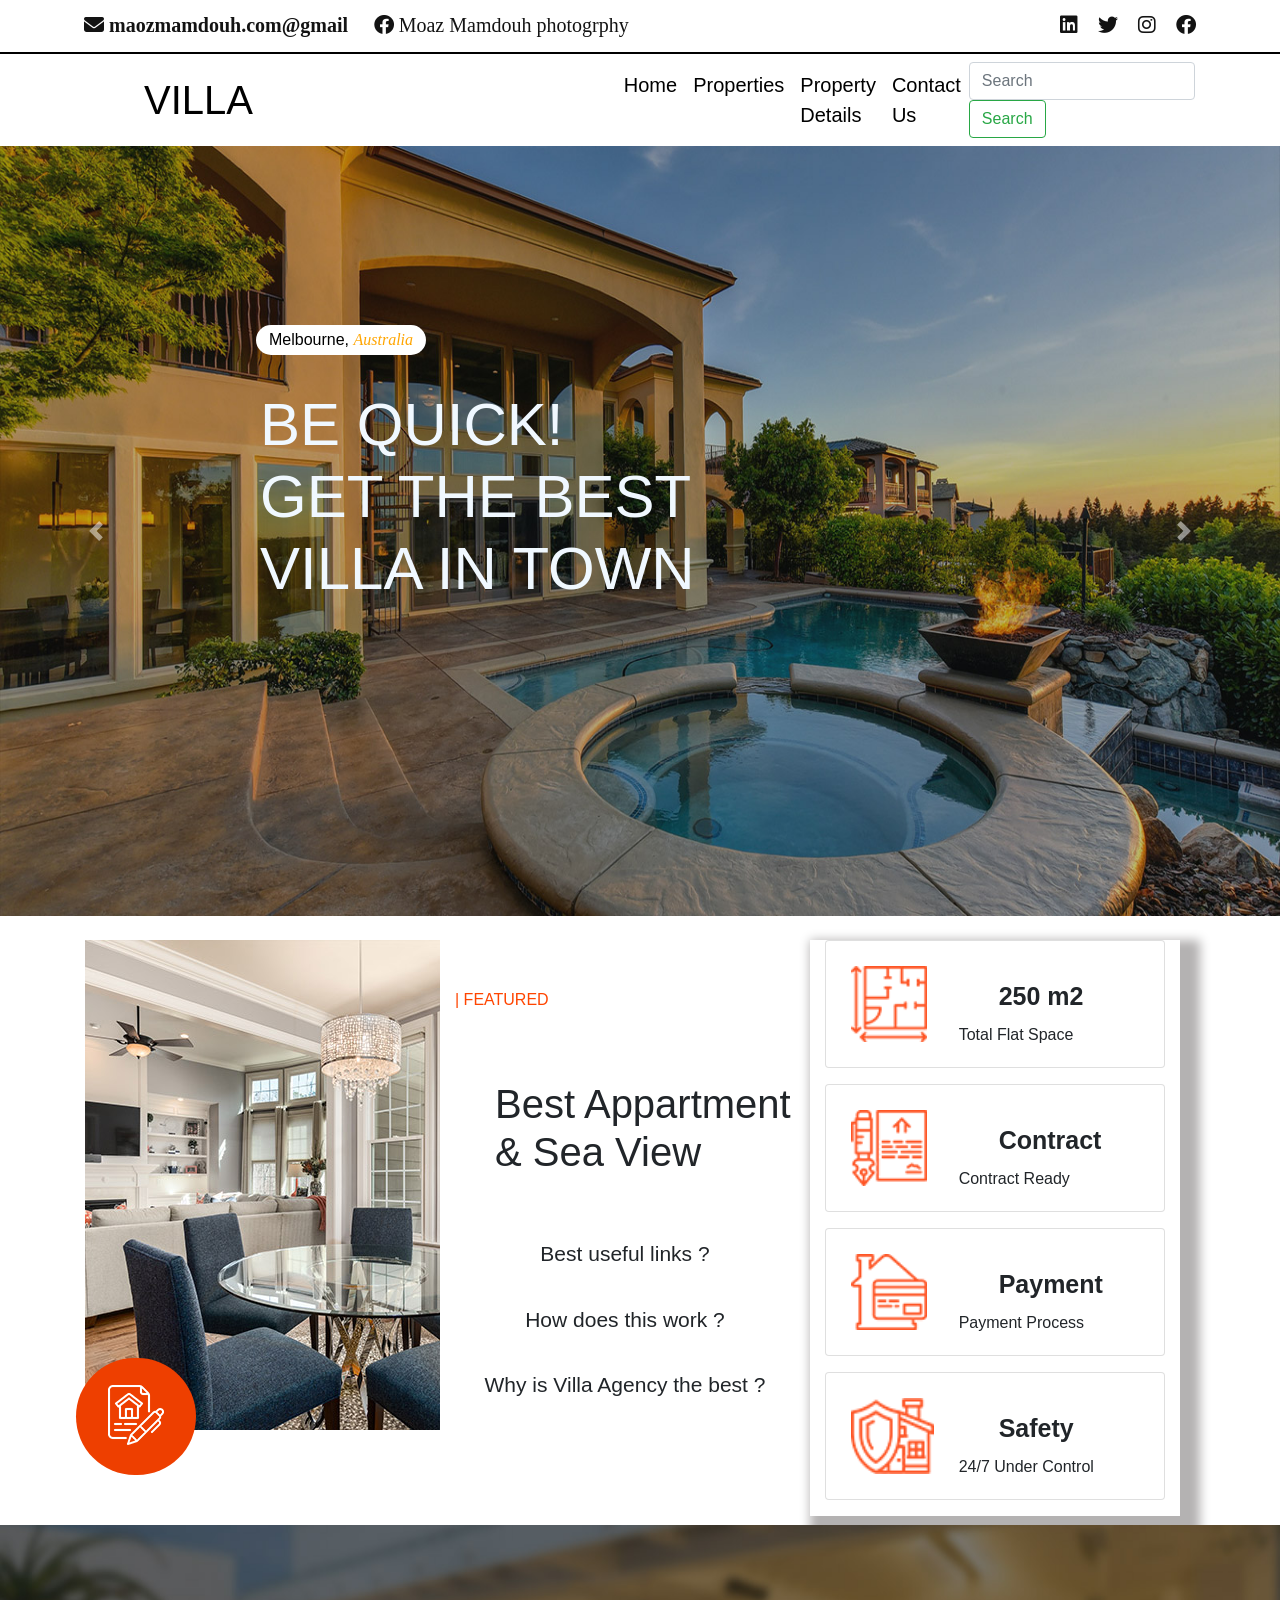
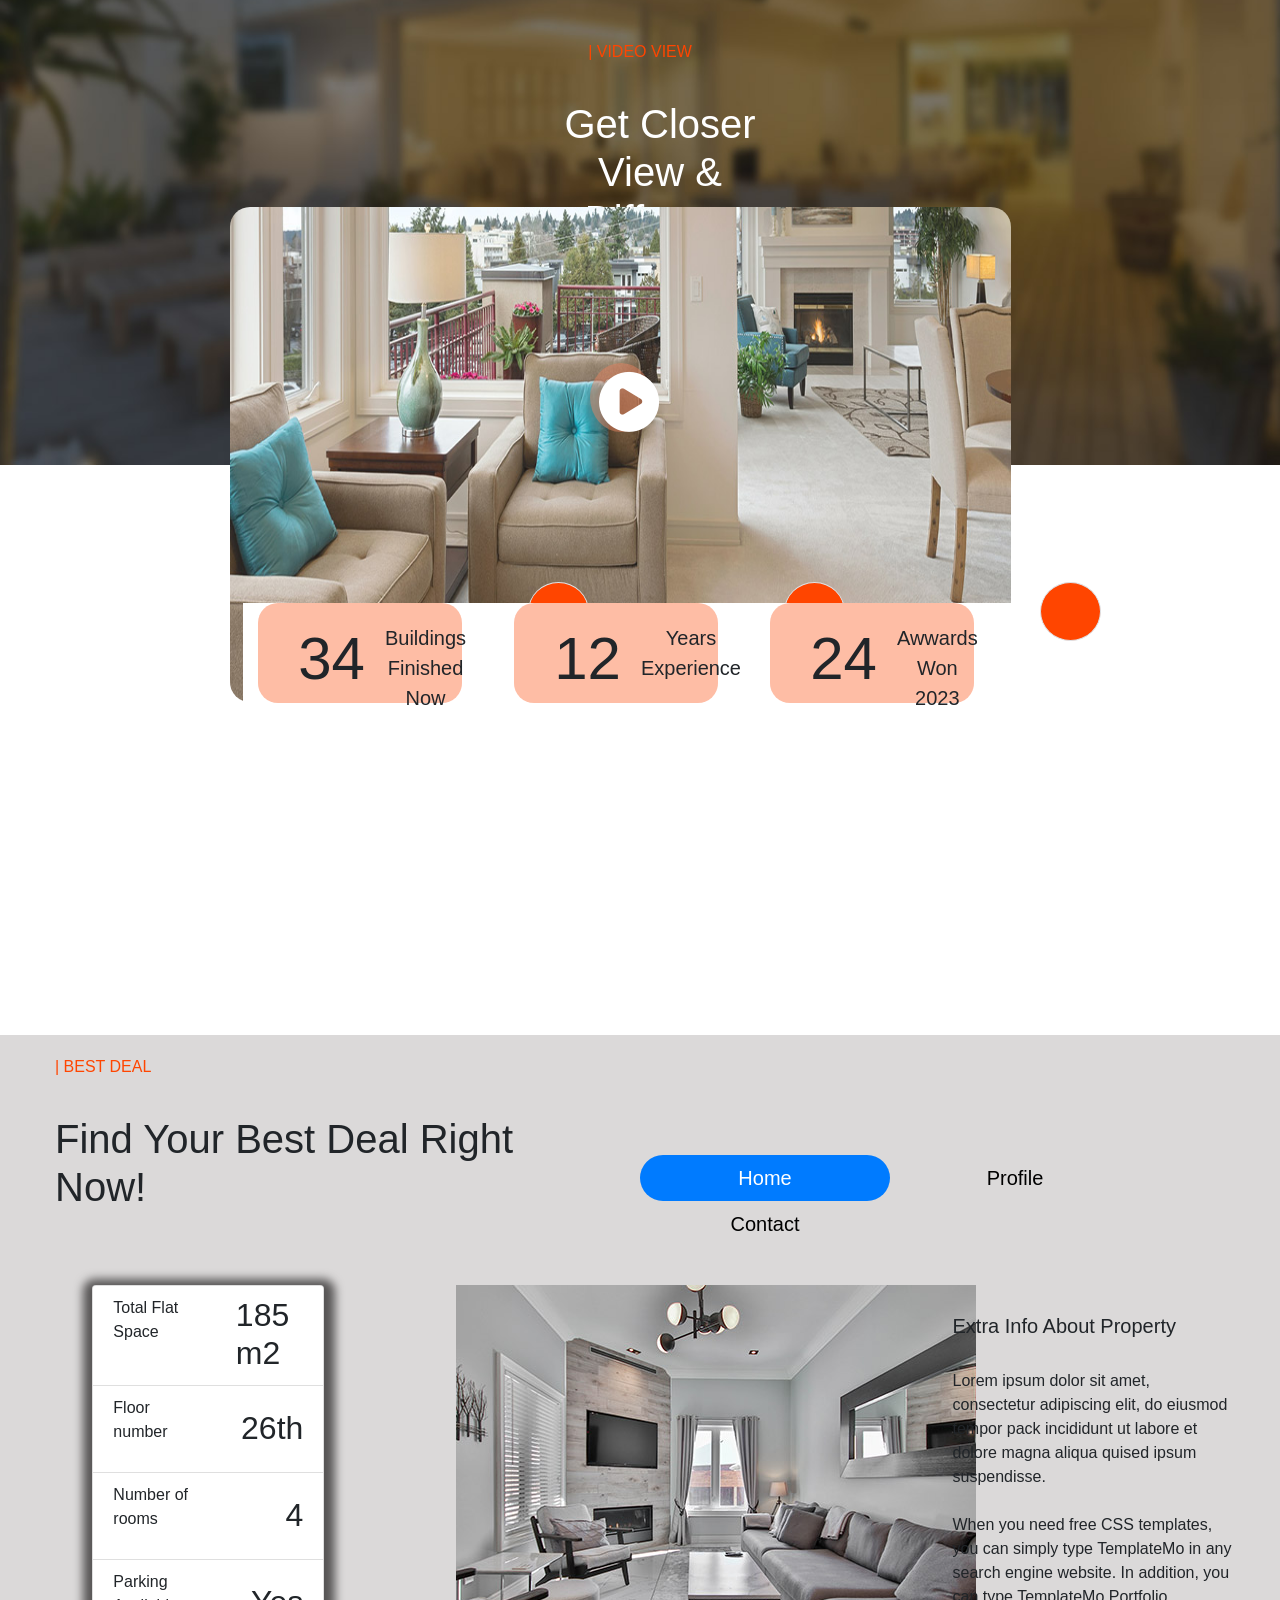
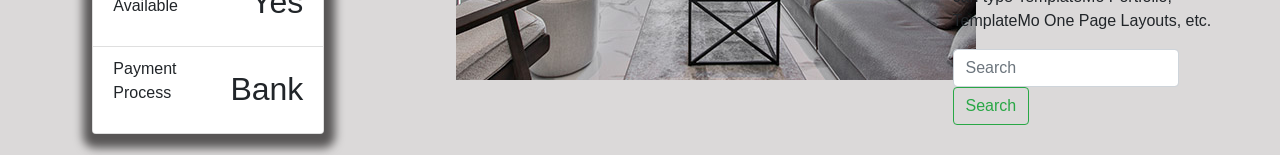
==== index.html @ 9d00f6a0 "section4" ====
<!DOCTYPE html>
<html lang="en">

<head>
  <meta charset="UTF-8" />
  <meta name="viewport" content="width=device-width, initial-scale=1.0" />
  <title>villa_agency</title>
  <!-- ============== this My style ================================== -->
  <link rel="stylesheet" href="./css/index.css" />
  <!-- =========================== this bootstrap  style=========================  -->
  <!-- <link rel="stylesheet"href="./bootstrap-5.3.2/bootstrap-5.3.2/dist/css/bootstrap.min.css"/> -->
  <link rel="stylesheet" href="./bootstrap-4.6.2-dist/bootstrap-4.6.2-dist/css/bootstrap.css">
  <!--  =========================== this fonwos =================== -->
  <link rel="stylesheet" href=".//css/all.min.css">
</head>

<body>
  <!-- ===================== start section 1 ========================== -->
  <section class="section1">
    <!------------------------------ strat navnar 1 ------------------------------  -->
    <div class="nav1">
      <ul>
        <li class="right"><a href="" class="fa-brands fa-facebook lcon1"> </a></li>
        <li class="right"><a href="" class="fa-brands fa-instagram lcon1"> </a></li>
        <li class="right"><a href="" class="fa-brands fa-twitter lcon1"> </a></li>
        <li class="right"><a href="" class="fa-brands fa-linkedin lcon1"> </a></li>
        <li class="left"><a href="" class="fa-solid fa-envelope "> <span>maozmamdouh.com@gmail </span></a></li>
        <li class="left"><a href="" class="fa-brands fa-facebook"> <span>Moaz Mamdouh photogrphy</span></a></a></li>
      </ul>
    </div>


    <!------------------------------ end navnar 1------------------------------  -->
    <div class="line"> </div>
    <!------------------------------ strat navnar 2 ------------------------------  -->






    <nav class="navbar navbar-expand-lg ">
      <a class="navbar-brand log" href="#">VILLA</a>
      <button class="navbar-toggler" type="button" data-toggle="collapse" data-target="#navbarSupportedContent"
        aria-controls="navbarSupportedContent" aria-expanded="false" aria-label="Toggle navigation">
        <span class="navbar-toggler"> <i class=" fa-regular fa-bars"></i></span>
      </button>

      <div class="collapse navbar-collapse" id="navbarSupportedContent">
        <ul class="navbar-nav mr-auto md-2 md-lg-0">
          <li class="nav-item">
            <a class="nav-link active" aria-current="page" href="#">Home</a>
          </li>
          <li class="nav-item">
            <a class="nav-link" href="#">Properties</a>
          </li>
          <li class="nav-item">
            <a class="nav-link" href="#">Property Details</a>
          </li>

          <li class="nav-item">
            <a class="nav-link" href="#">Contact Us</a>
          </li>
        </ul>
        <form class="form-inline ">
          <input class="form-control mr-sm-2" type="search" placeholder="Search" aria-label="Search">
          <button class="btn btn-outline-success my-2 my-sm-0" type="submit">Search</button>
        </form>
      </div>
    </nav>










    <!------------------------------ end navnar  2------------------------------  -->
    <!-- ================================ start slidr ==================================== -->




    <div class="slide">
      <div id="carouselExampleControls" class="carousel slide" data-ride="carousel">
        <div class="carousel-inner">
          <div class="carousel-item active card1 ">
            <div class="text-heding">

              <div class="text">
                <h6>Melbourne, <em>Australia</em></h6>
              </div>

              <h2>Be Quick! <br> Get the best villa in town</h2>

            </div>

          </div>
          <div class="carousel-item card2">
            <div class="text-heding">
              <div class="text">
                <h6>Toronto,<em>Canada</em></h6>
              </div>

              <h2>Act Now! <br> Get the highest level penthouse</h2>

            </div>
          </div>
          <div class="carousel-item card3">

            <div class="text-heding">
              <div class="text">
                <h6>Miami,<em>South Florida</em></h6>
              </div>
              <h2>Hurry! <br> Get the Best Villa for you</h2>

            </div>

          </div>
        </div>
        <button class="carousel-control-prev" type="button" data-target="#carouselExampleControls" data-slide="prev">
          <span class="carousel-control-prev-icon" aria-hidden="true"></span>
          <span class="sr-only">Previous</span>
        </button>
        <button class="carousel-control-next" type="button" data-target="#carouselExampleControls" data-slide="next">
          <span class="carousel-control-next-icon" aria-hidden="true"></span>
          <span class="sr-only">Next</span>
        </button>
      </div>
    </div>
    <!-- ================================ end slidr ==================================== -->

  </section>

  <!-- ===================== end section 1 ========================== -->


  <!-- ===================== start section 2 ========================== -->
  <section class="section2">
    <div class="container">
      <div class="row">

        <div class="col-lg-4 col-md-12 col-sm-12 images">
          <img src="./images/featured.jpg" alt="">
          <div class="icon">
            <a href=""><img src="./images//featured-icon.png" alt=""></a>
          </div>

        </div>
        <div class="col-lg-4 col-md-12 col-sm-12 text">
          <p class="mt-5">| FEATURED</p>
          <h1 class="mt-5">
            Best Appartment & Sea View
          </h1>
          <!-- ================================================================================== start   dropdown    ========================== === -->



          <div class="dropdown1">
            <div class="dropdown">

              <a class="btn  dropdown2" href="#" role="button" data-toggle="dropdown" aria-expanded="false">
                Best useful links ?
              </a>

              <ul class="dropdown-menu dropdown-menu-lg-end  group ">
                <li><button class="main  Best" type="button">Get the best villa website template in HTML CSS and
                    Bootstrap for your business. TemplateMo provides you the best free CSS templates in the world.
                    Please tell your friends about it.</button></li>
              </ul>
            </div>



            <div class="dropdown">

              <a class="btn  dropdown2" href="#" role="button" data-toggle="dropdown" aria-expanded="false">
                How does this work ?
              </a>

              <ul class="dropdown-menu dropdown-menu-lg-end  group ">
                <li><button class="main " type="button">Dolor almesit amet, consectetur adipiscing elit, sed doesn't
                    eiusmod tempor incididunt ut labore consectetur adipiscing elit, sed do eiusmod tempor incididunt ut
                    labore et dolore magna aliqua..</button></li>
              </ul>
              <div class="dropdown">

                <a class="btn  dropdown2" href="#" role="button" data-toggle="dropdown" aria-expanded="false">
                  Why is Villa Agency the best ?
                </a>

                <ul class="dropdown-menu dropdown-menu-lg-end  group ">
                  <li><button class="main  Best" type="button">Dolor almesit amet, consectetur adipiscing elit, sed
                      doesn't eiusmod tempor incididunt ut labore consectetur adipiscing elit, sed do eiusmod tempor
                      incididunt ut labore et dolore magna aliqua..</button></li>
                </ul>
              </div>

            </div>

          </div>
        </div>

        <!-- ================================================================================== end   dropdown    ========================== === -->


        <div class="col-lg-4 col-md-12 col-sm-12 card4">

          <div class="card mb-3 " style="max-width: 540px;">
            <div class="row g-0">
              <div class="col-md-4 imaga">
                <img src="./images/info-icon-01.png" class="img-fluid rounded-start" alt="...">
              </div>
              <div class="col-md-8">
                <div class="card-body">
                  <h1 class="card-title">250 m2</h1>
                  <p class="card-text">Total Flat Space</p>
                </div>
              </div>
            </div>
          </div>
          <div class="card mb-3 " style="max-width: 540px;">
            <div class="row g-0">
              <div class="col-md-4 imaga">
                <img src="./images/info-icon-02.png" class="img-fluid rounded-start" alt="...">
              </div>
              <div class="col-md-8">
                <div class="card-body">
                  <h1 class="card-title">Contract</h1>
                  <p class="card-text">Contract Ready</p>
                </div>
              </div>
            </div>
          </div>
          <div class="card mb-3 " style="max-width: 540px;">
            <div class="row g-0">
              <div class="col-md-4 imaga">
                <img src="./images/info-icon-03.png" class="img-fluid rounded-start" alt="...">
              </div>
              <div class="col-md-8">
                <div class="card-body">
                  <h1 class="card-title">Payment</h1>
                  <p class="card-text">Payment Process</p>
                </div>
              </div>
            </div>
          </div>
          <div class="card mb-3 " style="max-width: 540px;">
            <div class="row g-0">
              <div class="col-md-4 imaga">
                <img src="./images/info-icon-04.png" class="img-fluid rounded-start" alt="...">
              </div>
              <div class="col-md-8">
                <div class="card-body">
                  <h1 class="card-title">Safety</h1>
                  <p class="card-text">24/7 Under Control</p>
                </div>
              </div>
            </div>
          </div>

        </div>

      </div>

    </div>


  </section>



  <!-- ===================== end section 2 ========================== -->
  <!-- ===================== start section 3 ========================== -->
  <!--  -->
  <section class="section3">
    <div class="imag-text">
      <div class="vidoe-text">
        <p>| VIDEO VIEW</p>
        <h1>Get Closer View & Different Feeling </h1>
      </div>

    </div>
    <div class="imaga-vidoe">
      <div class="icon-vidoe">

        <a href=""> <i class="fa-sharp fa-solid fa-circle-play"></i></a>

      </div>
    </div>

    <div class="row chlid">
      <div class="col-lg-4 col-md-12 col-sm-12 bild">
        <div class="hedihg">
          <h1>34</h1>
          <div class="pelgrph">Buildings Finished Now</div>
        </div>
        <div class="border">

        </div>

      </div>
      <div class="col-lg-4 col-md-12 col-sm-12 bild">
        <div class="hedihg">
          <h1>12</h1>
          <div class="pelgrph"> Years
            Experience</div>
        </div>
        <div class="border">

        </div>

      </div>
      <div class="col-lg-4 col-md-12 col-sm-12 bild">
        <div class="hedihg">
          <h1>24</h1>
          <div class="pelgrph">Awwards
            Won 2023</div>
        </div>
        <div class="border">

        </div>

      </div>
    </div>


  </section>
  <!-- ===================== end section 3 ========================== -->





  <!-- ===================== start section 4 ========================== -->
  <section class="section4">
    <div class="container-fluid">
      <!--------------------------------------------------------------  start navs  ----------------------------------------------------------------------------------->
      <div class="row ">
        <div class="BEST-DEAL col-lg-6 col-md-12 col-sm-12">
          <p>
            | BEST DEAL
          </p>
          <h1>Find Your Best Deal Right Now!
          </h1>
        </div>
        <!-- ========================= start navs ======================================================= -->
        <div class="parint col-lg-6 col-md-12 col-sm-12">
          <ul class="nav nav-pills mb-3" id="pills-tab" role="tablist">
            <li class="nav-item" role="presentation">
              <button class="nav-link active" id="pills-home-tab" data-toggle="pill" data-target="#pills-home"
                type="button" role="tab" aria-controls="pills-home" aria-selected="true">Home</button>
            </li>
            <li class="nav-item" role="presentation">
              <button class="nav-link" id="pills-profile-tab" data-toggle="pill" data-target="#pills-profile"
                type="button" role="tab" aria-controls="pills-profile" aria-selected="false">Profile</button>
            </li>
            <li class="nav-item" role="presentation">
              <button class="nav-link" id="pills-contact-tab" data-toggle="pill" data-target="#pills-contact"
                type="button" role="tab" aria-controls="pills-contact" aria-selected="false">Contact</button>
            </li>
          </ul>

        </div>










      </div>

      <div class="child">
        <div class="tab-content" id="pills-tabContent">
          <!--start pills-home-->
          <div class="tab-pane fade show active  item1 " id="pills-home" role="tabpanel"
            aria-labelledby="pills-home-tab">
            <div class="row">

              <!-- ======================================================= start navs CARD 1 -===================================== -->

              <div class="col-lg-4 col-md-12 col-sm-12 Card-navs">
                <div class="card">

                  <ul class="list-group list-group-flush">
                    <li class="list-group-item">
                      <p>Total Flat Space</p>
                      <h2>185 m2</h2>
                    </li>
                    <li class="list-group-item">
                      <p>Floor number</p>
                      <h2 >26th</h2>
                    </li>
                    <li class="list-group-item">
                      <p>Number of rooms</p>
                      <h2 >4</h2>
                    </li>
                    <li class="list-group-item">
                      <p>Parking Available</p>
                      <h2 >Yes</h2>
                    </li>
                    <li class="list-group-item">
                      <p>Payment Process</p>
                      <h2 >Bank</h2>
                    </li>
                  </ul>
                </div>
              </div>
              <!-- ======================================================= end navs cARD1 -===================================== -->

              <!-- ======================================================= start navs IMag  1 -===================================== -->

              <div class="col-lg-3 col-md-12 col-sm-12 imaga-navs">
                <img src="./images/deal-01.jpg" alt="">
              </div>
              <!-- ======================================================= END navs IMag  1 -===================================== -->

              <div class="col-lg-3 col-md-12 col-sm-12 text-navs">



                <h5>Extra Info About Property</h5>
                <p>Lorem ipsum dolor sit amet, consectetur adipiscing elit, do eiusmod tempor pack incididunt ut labore
                  et dolore magna aliqua quised ipsum suspendisse. <br> <br>

                  When you need free CSS templates, you can simply type TemplateMo in any search engine website. In
                  addition, you can type TemplateMo Portfolio, TemplateMo One Page Layouts, etc.</p>
                <form class="form-inline ">
                  <input class="form-control mr-sm-2" type="search" placeholder="Search" aria-label="Search">
                  <button class="btn btn-outline-success my-2 my-sm-0" type="submit">Search</button>
                </form>
              </div>


            </div>

          </div>
          <!--  end pills-home -->

          <!-- start pills-porfil -->
          <div class="tab-pane fade  item1 " id="pills-profile" role="tabpanel" aria-labelledby="pills-profile-tab">

            <div class="row">

              <!-- ======================================================= start navs CARD 1 -===================================== -->

              <div class="col-lg-4 col-md-12 col-sm-12 Card-navs">
                <div class="card">

                  <ul class="list-group list-group-flush">
                    <li class="list-group-item">
                      <p>Total Flat Space</p>
                      <h2> 185 m2</h2>
                    </li>
                    <li class="list-group-item">
                      <p>Floor number</p>
                      <h2 >26th</h2>
                    </li>
                    <li class="list-group-item">
                      <p>Number of rooms</p>
                      <h2 >4</h2>
                    </li>
                    <li class="list-group-item">
                      <p>Parking Available</p>
                      <h2 >Yes</h2>
                    </li>
                    <li class="list-group-item">
                      <p>Payment Process</p>
                      <h2 >Bank</h2>
                    </li>
                  </ul>
                </div>
              </div>
              <!-- ======================================================= end navs cARD1 -===================================== -->

              <!-- ======================================================= start navs IMag  1 -===================================== -->

              <div class="col-lg-3 col-md-12 col-sm-12 imaga-navs">
                <img src="./images/deal-02.jpg" alt="">
              </div>
              <!-- ======================================================= END navs IMag  1 -===================================== -->

              <div class="col-lg-3 col-md-12 col-sm-12 text-navs">



                <h5>Detail Info About Villa</h5>
                <p>Lorem ipsum dolor sit amet, consectetur adipiscing elit, do eiusmod tempor pack incididunt ut labore et dolore magna aliqua quised ipsum suspendisse.
                                <br>
                                <br>
                  Swag fanny pack lyft blog twee. JOMO ethical copper mug, succulents typewriter shaman DIY kitsch twee taiyaki fixie hella venmo after messenger poutine next level humblebrag swag franzen. </p>
                <form class="form-inline ">
                  <input class="form-control mr-sm-2" type="search" placeholder="Search" aria-label="Search">
                  <button class="btn btn-outline-success my-2 my-sm-0" type="submit">Search</button>
                </form>
              </div>


            </div>
          </div>

          <!-- END pills-porfil -->

          <!-- start pills-contact -->


          <div class="tab-pane fade  item1 " id="pills-contact" role="tabpanel" aria-labelledby="pills-contact-tab">
            <div class="row">

              <!-- ======================================================= start navs CARD 1 -===================================== -->

              <div class="col-lg-4 col-md-12 col-sm-12 Card-navs">
                <div class="card">

                  <ul class="list-group list-group-flush">
                    <li class="list-group-item">
                      <p>Total Flat Space</p>
                      <h2 >185 m2</h2>
                    </li>
                    <li class="list-group-item">
                      <p>Floor number</p>
                      <h2 >26th</h2>
                    </li>
                    <li class="list-group-item">
                      <p>Number of rooms</p>
                      <h2 >4</h2>
                    </li>
                    <li class="list-group-item">
                      <p>Parking Available</p>
                      <h2 >Yes</h2>
                    </li>
                    <li class="list-group-item">
                      <p>Payment Process</p>
                      <h2 >Bank</h2>
                    </li>
                  </ul>
                </div>
              </div>
              <!-- ======================================================= end navs cARD1 -===================================== -->

              <!-- ======================================================= start navs IMag  1 -===================================== -->

              <div class="col-lg-3 col-md-12 col-sm-12 imaga-navs">
                <img src="./images/deal-03.jpg" alt="">
              </div>
              <!-- ======================================================= END navs IMag  1 -===================================== -->

              <div class="col-lg-3 col-md-12 col-sm-12 text-navs">



                <h5>Extra Info About Property</h5>
                <p>Lorem ipsum dolor sit amet, consectetur adipiscing elit, do eiusmod tempor pack incididunt ut labore
                  et dolore magna aliqua quised ipsum suspendisse. <br> <br>

                  When you need free CSS templates, you can simply type TemplateMo in any search engine website. In
                  addition, you can type TemplateMo Portfolio, TemplateMo One Page Layouts, etc.</p>
                <form class="form-inline ">
                  <input class="form-control mr-sm-2" type="search" placeholder="Search" aria-label="Search">
                  <button class="btn btn-outline-success my-2 my-sm-0" type="submit">Search</button>
                </form>
              </div>


            </div>
          </div>
          <!--   -END   pills-contact -->


        </div>

      </div>








    </div>




    </div>

    </div>
    <!--------------------------------------------------------------  start navs  ----------------------------------------------------------------------------------->

    </div>



  </section>


  <!-- ===================== end section 4 ========================== -->


  <!-- ============================= this my js ============================= -->
  <script src="./js/index.js"></script>
  <!-- =========================== this bootstrap js  =================================-->
  <!-- <script src="./bootstrap-5.3.2/bootstrap-5.3.2/dist/js/bootstrap.bundle.min.js"></script> -->
  <script src="./js/cdnjs.cloudflare.com_ajax_libs_popper.js_1.12.9_umd_popper.min.js"></script>
  <script src="./js/code.jquery.com_jquery-3.2.1.slim.min.js"></script>
  <script src="./js/maxcdn.bootstrapcdn.com_bootstrap_4.0.0_js_bootstrap.min.js"></script>
</body>

</html>
---- css/index.css ----
*{
    margin: 0px;
    padding: 0px;
}
/*======================== start section 1 ========================================================  */
.section1{
    width: 100%;
    height: 100vh;
    background-color: white(240, 232, 232)
}
.section1 .nav1{
    /* margin-top: 10px; */
    width: 90%;
    height: 50px;
    background-color: white;
    margin: auto;
}
.section1 .nav1 ul{
list-style-type: none;
padding-top: 10px;
font-size: 20px;
}
.section1 .nav1 ul li{
    display: inline-block;
  height: 100%;
}
.section1 .nav1 ul li a {
    text-decoration: none;
    color:rgba(0, 0, 0, 0.925);
}
.right{
    float: right;
    padding-right: 10px;
    font-size: 20px;
    padding-right: 20px;
    
}

.left{
 padding-left: 20px;
}
.section1 .nav1 ul li a span{
    font-family: serif;
}
.section1 .line{
    margin-top: 2px;
    width: 100%;
    height: 2px;
    background-color: rgb(0, 0, 0);
    border:50%      ;
}
.navbar-expand-lg {
    justify-content: center;
}
.navbar{
    width: 80%;
    justify-content: center;
    margin: auto;
}
.navbar-nav{
    margin-left: 40%;
}
 .section1 .navbar-brand{
    font-size: 40px;
    color: black;
}
.nav-link{
    color: black;
    font-size: 20px;
}
.nav-link:hover{
background-color: orange;
color:blue;
border-radius: 40px;
text-align: center;
}
/* ------------------- start slide ======================================================== */
.section1 .slide{
    width: 100%;
    height:85.5vh;
    background-color: black;
}
.section1 .slide .carousel-inner{
    width: 100%;
    height: 100%;
    
}
.section1 .slide .carousel-inner .card1 {
    width: 100%;
    height: 100%;
    background-image: url(../images/banner-01.jpg);
    background-repeat: no-repeat;
    background-size: 100% 100%;
}
.section1 .slide .carousel-inner .card2{
    width: 100%;
    height: 100%;
    background-image: url(../images/banner-02.jpg);
    background-repeat: no-repeat;
    background-size: 100% 100%;
}
.section1 .slide .carousel-inner .card3{
    width: 100%;
    height: 100%;
    background-image: url(../images/banner-03.jpg);
    background-repeat: no-repeat;
    background-size: 100% 100%;
}
.section1 .slide .carousel-inner  .text-heding{
    width: 35%;
    height: 30%;
    /* background-color: black; */
    margin-left:20%;
    margin-top:14%;
}
.section1 .slide .carousel-inner  .text-heding h2{

    color: aliceblue;
    margin-top: 30px;
    padding:4px;
    text-transform: uppercase;
    font-size: 60px;
}
.section1 .slide .carousel-inner  .text{
    width:170px;
    height:30px;
    background-color:white;
     color: black;
    border-radius: 30px ;
    text-align: center;
    padding-top: 5px;
}
.section1 .slide .carousel-inner .text h6 em{
    color: orange;
    font-family: Georgia, 'Times New Roman', Times, serif;
}
/* ------------------- end slide ======================================================== */



/* -----------------------------------------------------  start media  ===================================================================== */


@media(max-width:768px){
    .section1 .nav1 ul {
        list-style-type: none;
        padding-top: 0px;
        font-size: 17px;
    }
    .section1 .slide {
        width: 100%;
        height: 84vh;
    }
    .section1 .slide .carousel-inner .text-heding {
        width: 55%;
        height: 30%;
       margin-top: 28%;
    }    
    .section1 .slide .carousel-inner .text-heding h2 {
        color: aliceblue;
        margin-top: 30px;
        padding: 4px;
        text-transform: uppercase;
        font-size: 52px;
    }
}

@media (max-width:425px){
    .right {
        float: right;
        padding-right: 10px;
        font-size: 16px;
        padding-right: 7px;
    }
    .left {
        padding-left: 1px;
    }   
    .section1 .nav1 ul {
        list-style-type: none;
        padding-top: 0px;
        font-size: 15px;
    }
    .section1 .nav1 {
        /* margin-top: 10px; */
        width: 100%;
        height: 50px;
        background-color: white;
        margin: auto;
    }
    .section1 .slide .carousel-inner .text-heding {
        width: 81%;
        height: 30%;
        margin-top: 50%;
    }.section1 .slide .carousel-inner .text-heding h2 {
        color: aliceblue;
        margin-top: 29px;
        padding: 4px;
        text-transform: uppercase;
        font-size: 36px;
    }
    
}


/* -----------------------------------------------------  end media  ===================================================================== */

/*============================================================================================= end section 1 ========================================================  */


/*========================================================================= start section 2 ========================================================  */
.section2{
    width: 100%;
    height: 65vh;
    background-color: white;
    margin-top: 40px;
}
.section2 .container{
    width: 100%;
  height: 100%;
}
.section2 .container .row{
    height: 80%;
    width: 100%;
    /* background-color:blue; */
}

.section2 .container .row .images .icon{
        width: 120px;
        height: 117px;
        background-color: rgb(238, 63, 0);
        text-align: center;
        padding-top: 27px;
        border-radius: 91px;
        position: absolute;
        margin-top: -72px;
        margin-left: -9px;    
    }
  

.section2 .container .row .text p {
    color: orangered;
}
  .section2 .container .row .text .dropdown1{
    width: 100%;
    height: 50%;
    border-radius: 30%;
    margin-top: 25px;
    text-align: center;
    padding: 10px;
} 
 .section2 .container .row .text .dropdown .dropdown2{
    font-size: 21px;
    margin-top: 20px;
    text-align: center;

}
/* .section2 .container .row .text .dropdown .group .Best{
    width: 100%;
    font-size: 25px;
    height: 100%;
    overflow: hidden;

} */ */


.section2 .container .row .text .dropdown .btn-group .Best:hover{
    color: chocolate;  
     height: auto;
    
}
.section2 .container .row .card4{
        box-shadow: 10px 10px 10px 10px  #b4b2b2 ;
}

.section2 .container .row .card .imaga img{

height: 60%;
margin:25px;

}
.card-body h1{
    font-weight: bold;
font-size: 25px;    

}
/* ============================================= start media ==========================================================  */
@media (max-width:768px) {

.section2 {
    width: 100%;
    height: 225vh;
    background-color: white;
    margin-top: 40px;

}
.section2 .container .row .images img{
    width: 100%;
}
.section2 .container .row .images .icon {
    width: 101px;
    height: 138px;
    background-color: rgb(238, 63, 0);
    text-align: center;
    padding-top: 21px;
    border-radius: 91px;
    position: absolute;
    margin-top: -89px;
    margin-left: -6px;}
    .section2 .container {
        width: 100%;
        height: 12%;
    }
}
@media(max-width:400px){

    .section2 .container .row {
        height: 80%;
        width: 110%;
    }
    .section2 .container .row .images .icon {
        width: 48px;
        height: 77px;
        background-color: rgb(238, 63, 0);
        text-align: center;
        /* padding-top: 21px; */
        border-radius: 91px;
        position: absolute;
        /* margin-top: -89px; */
        margin-left: -6px;
    }
    .section2 .container .row .images .icon a img{
            margin-top: -6px;
        }
        .section2 .container .row .images .icon {
            width: 55px;
            height: 77px;
            background-color: rgb(238, 63, 0);
            text-align: center;
            /* padding-top: 21px; */
            border-radius: 91px;
            position: absolute;
            margin-top: -57px;
            margin-left: -1px;
        }
        .section2 .container .row .card4 {
        width: 100%;
        }
        .section2 {
            width: 96%;
            height: 217vh;
            background-color: white;
            margin-top: 40px;
        }

}

/* ============================================= start media ==========================================================  */

/*========================================================================= end section 2 ========================================================  */


/*========================================================================= start  section 3 ========================================================  */
.section3{
    width: 100%;
    height: 120vh;

}
.section3 .imag-text{
    width: 100%;
    height: 60%;
    position: absolute;
    background-image: url(../images/video-bg.jpg);
    background-repeat: no-repeat;
    background-size: 100% 100%;
}
.section3 .imag-text .vidoe-text{
    width: 25%;
    height: 30%;
    margin: 9% auto;
    text-align: center;
    color: white;
}
.section3 .imag-text .vidoe-text p{
    color: orangered;
}
.section3 .imaga-vidoe{
    background-color: aliceblue;
    width: 61%;
    height: 55%;
     position: absolute;
     margin-top: 22%;
     margin-left: 18%;
    background-image: url(../images/video-frame.jpg); 
    background-repeat: no-repeat;
    background-size: 100% 100%;
    border-radius: 20px;
} 
.section3 .imaga-vidoe .icon-vidoe{
    width: 8%;
    height: 14%;
    margin: 20% auto ;
    text-align: center  ;
    border-radius: 50%;
    background-color: rgba(231, 131, 95, 0.473);
}
.section3 .imaga-vidoe .icon-vidoe i{
  color:white;
    font-size: 60px;
    padding: 9px;
}
.section3 .chlid{
    position: absolute;
    width: 60%;
    height: 100px;
    margin-bottom: 0px;
    margin-top: 53%;
    margin-left:19%;
}
.section3 .chlid .bild{
    background-color:white
}
.section3 .chlid .bild .hedihg{
    background-color:rgba(252, 116, 66, 0.473);
    display: flex;
    width: 90%;
    height: 100%;
    text-align: center;
    border-radius: 20px;
}  
.section3 .chlid .bild .hedihg h1{
    font-size: 60px;
    
}
.section3 .chlid .bild .hedihg .pelgrph{
    padding: 20px;
   font-size: 20px;
}
.section3 .chlid .bild .border{
    width: 61px;
    height: 59px;
    background-color: orangered;
    border-radius: 50%;
    margin-top: -121px;
    margin-left: 270px;
}
/* ================================================ start media ====================================== ============================== */
@media (max-width:768px) {
    .section3 .imaga-vidoe {
        background-color: aliceblue;
        width: 61%;
        height: 52%;
        position: absolute;
        margin-top: 39%;
        margin-left: 18%;
    }
    .section3 .imag-text .vidoe-text {
        width: 35%;
        height: 32%;
        margin: 8% auto;
    }    
    .section3 .imaga-vidoe {
        background-color: aliceblue;
        width: 86%;
        height: 48%;
        position: absolute;
        margin-top: 37%;
        margin-left: 7%;
}


.section3 .chlid {
    position: absolute;
    width: 50%;
    height: 341px;
    margin-bottom: 0px;
    margin-top: 95%;
    margin-left: 19%;
}
.section3 .chlid .bild {
    background-color: white;
    padding-top: 28px;
    

}
.section3 {
    width: 100%;
    height: 137vh;
    background-color:white;
}
.section3 .chlid {
    position: absolute;
    width: 50%;
    height: 436px;
    margin-bottom: 0px;
    background-color: blue;
    margin-top: 96%;
    margin-left: 19%;
}
.section3 .imag-text .vidoe-text {
    width: 74%;
    height: 32%;
    margin: 8% auto;
}
.section3 .imaga-vidoe .icon-vidoe {
    width: 15%;
    height: 19%;
    background-color: rgba(255, 68, 0, 0.507);
    margin: 20% auto;
    text-align: center;
    border-radius: 50%;
}   
}
@media (max-width:425px) {
    .section3 .imaga-vidoe {
        background-color: aliceblue;
        width: 100%;
        height: 29%;
        position: absolute;
        margin-top: 55%;
        margin-left: 0px;
    }   
    .section3 .imag-text .vidoe-text {
        width: 85%;
        height: 30%;
        margin: 12% auto;
    }
    .section3 .imaga-vidoe .icon-vidoe {
        width: 19%;
        height: 29%;
        background-color: rgba(255, 68, 0, 0.507);
        margin: 22% auto;
        text-align: center;
        border-radius: 50%;
    }
    .section3 .chlid {
        position: absolute;
        width: 83%;
        height: 424px;
        margin-bottom: 0px;
        background-color: blue;
        margin-top: 129%;
        margin-left: 13%;
    }
    .section3 {
        width: 100%;
        height: 109vh;
    }
}
@media (max-width:400px) {
.section3{
    width: 100%;
}
    .section3 .imag-text .vidoe-text {
        width: 92%;
        height: 30%;
        margin: 12% auto;
    }
    .section3 .imaga-vidoe .icon-vidoe {
        width: 16%;
        height: 25%;
        background-color: rgba(255, 68, 0, 0.507);
        margin: 22% auto;
        text-align: center;
        border-radius: 50%;
    }   
    .section3 .imaga-vidoe {
        background-color: aliceblue;
        width: 100%;
        height: 26%;
        position: absolute;
        margin-top: 65%;
        margin-left: 0px;
    }
    .section3 .imaga-vidoe .icon-vidoe i {
        color: white;
        font-size: 41px;
        padding: 9px;
    }
    .section3 .chlid .bild .border {
        width: 56px;
        height: 56px;
        background-color: orangered;
        border-radius: 50%;
        margin-top: -118px;
        margin-left: 239px;
    } 
    .section3 .chlid {
        position: absolute;
        width: 83%;
        height: 354px;
        margin-bottom: 0px;
        background-color: blue;
        margin-top: 135%;
    }
}

/*========================================================================= end section 3 ========================================================  */




/*========================================================================= stert  section 4 ========================================================  */




.section4{
    width: 100%;
    height: 80vh;
    background-color: rgba(180, 175, 175, 0.473);
    margin-top: 30px;
}
.section4 .container-fluid{
    width: 100%;
}
.section4 .container-fluid .row{
    width: 100%;

}
.BEST-DEAL{
    width: 100%;
    position: absolute;
    
}
.BEST-DEAL p{
    color: orangered;
}
.BEST-DEAL p,h1{
 padding-left: 40px;
 padding-top: 20px;
}
.section4 .container-fluid .row .parint{
    width: 100%;

}
.nav-pills{
    margin-top: 120px;
}
.nav-pills .nav-item .nav-link{
    width: 250px;
    border-radius: 30px;
}
.section4 .container-fluid .child {
    width: 100%;
    height: 74%;
 }
 
 
.section4 .container-fluid .child .tab-content{
    width: 100%;
    height: 80%;
}
.section4 .container-fluid .child .tab-content .item1{
    width: 100%;
    height:100% ;
}

.section4 .container-fluid .child .tab-content .item1 .row {
    justify-content: space-between  ;
}
.section4 .container-fluid .child .tab-content .item1 .row .Card-navs
{

    width: 100%;
}
.section4 .container-fluid .child .tab-content .item1 .row .Card-navs .card {
    width: 60%;
    box-shadow: 1px 4px 10px 10px #585656;
    margin: auto;
    margin-top: 22px;
}

     .section4 .container-fluid .child .tab-content .item1 .row .Card-navs .card .list-group .list-group-item {
        padding-top: 10px;
        display:flex;
    } 
    .section4 .container-fluid .child .tab-content .item1 .row .Card-navs .card .list-group .list-group-item h2{
        padding-left: 50px;
        margin: auto;

    }
    .section4 .container-fluid .child .tab-content .item1 .imaga-navs{
        width: 170%;
       /* background-size: 1005 100%; */
    }  
    .section4 .container-fluid .child .tab-content .item1 .imaga-navs {
        width: 170%;
        margin-left: -159px;
         margin-top: 22px;
        }
    .section4 .container-fluid .child .tab-content .item1 .text-navs{
    
        margin-top: 22px;

        }
            .section4 .container-fluid .child .tab-content .item1 .text-navs h5 {
        margin-bottom: 31px;
        margin-top: 29px;
    }

    /*  ----------------------- start media laptop  ------------------------------ */
    @media (max-width:768px) {
        .section4 .container-fluid .row {
            width: 100%;
            height: 20%;
            margin-bottom: 10px;
        }
        .BEST-DEAL {
            width: 100%;
            position: absolute;
            text-align: center;
        }
        .section4 .container-fluid .row .parint {
            width: 100%;
            margin-top: 11px;
        }
        
        .nav-pills {
            margin-top: 0px;
        }
        .nav-pills .nav-item .nav-link {
            width: 232px;
            height: 60px;
            border-radius: 30px;
        }
        .section4 .container-fluid .child {
    width: 100%;
    /* height: 74%; */
}
.section4 .container-fluid .child .tab-content .item1 .imaga-navs {
    margin-left: 0px;
    margin-top: 21px;
}
.section4 .container-fluid .child .tab-content .item1 .imaga-navs img {
    vertical-align: middle;
    border-style: none;
    width: 100%;
}
.section4 .container-fluid .child .tab-content .item1 .row .Card-navs .card {
    width: 100%;
    box-shadow: 1px 4px 10px 10px #585656;
    margin: auto;
    margin-top: 22px;
}
.section4 .container-fluid .child .tab-content .item1 .row .Card-navs .card .list-group .list-group-item h2 {
    padding-left: 438px;
    margin: auto;
}
 

}

/* =======================================start media phone ================ */
@media (max-width:425px) {
    
    .section4 {
        width: 100%;
        height: 164vh;
        background-color: rgba(180, 175, 175, 0.473);
        margin-top: 30px;
    }
    .section4 .container-fluid .child .tab-content .item1 .row .Card-navs .card .list-group .list-group-item h2 {
        padding-left: 72px;
        margin: auto;
    }
    .BEST-DEAL h1{
        font-size: 25px;
    }
    .nav-pills .nav-item .nav-link{
        margin-left: 44px;
    }
    
}
/*========================================================================= end section 4 ========================================================  */
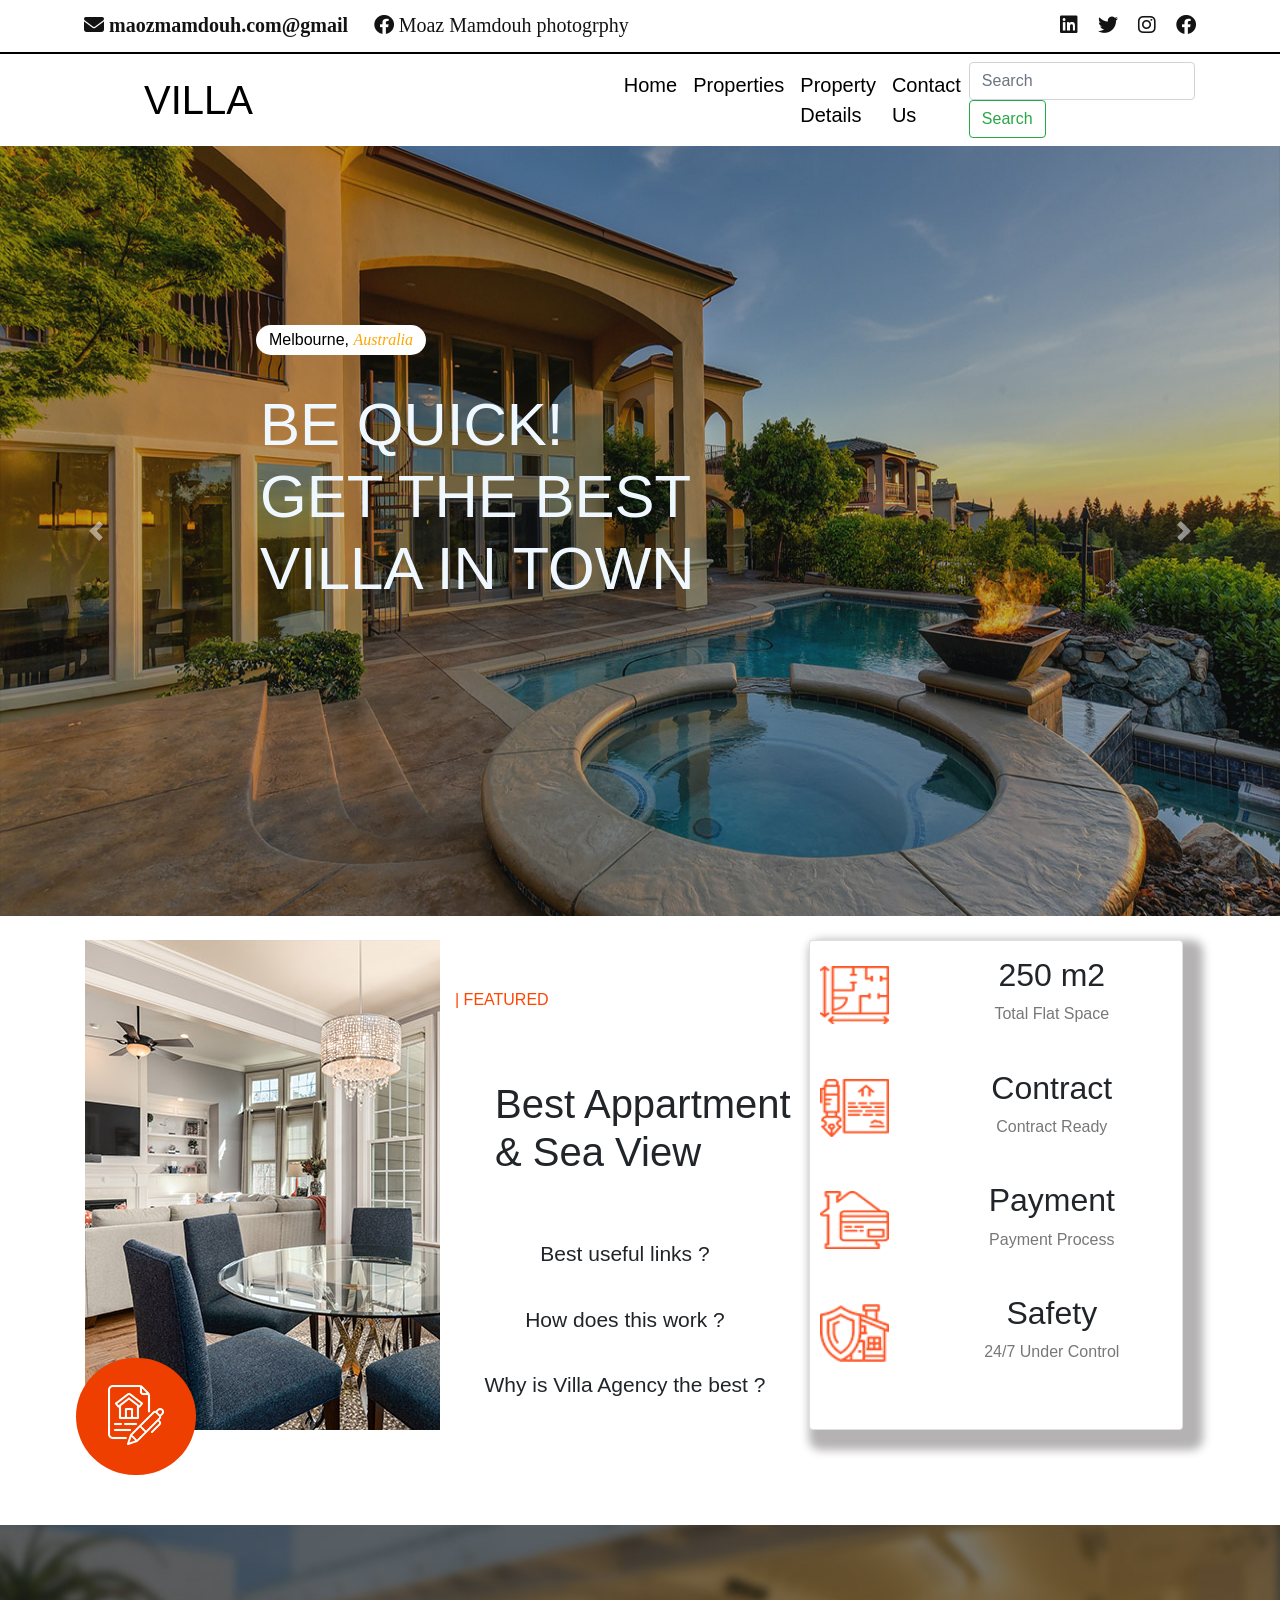
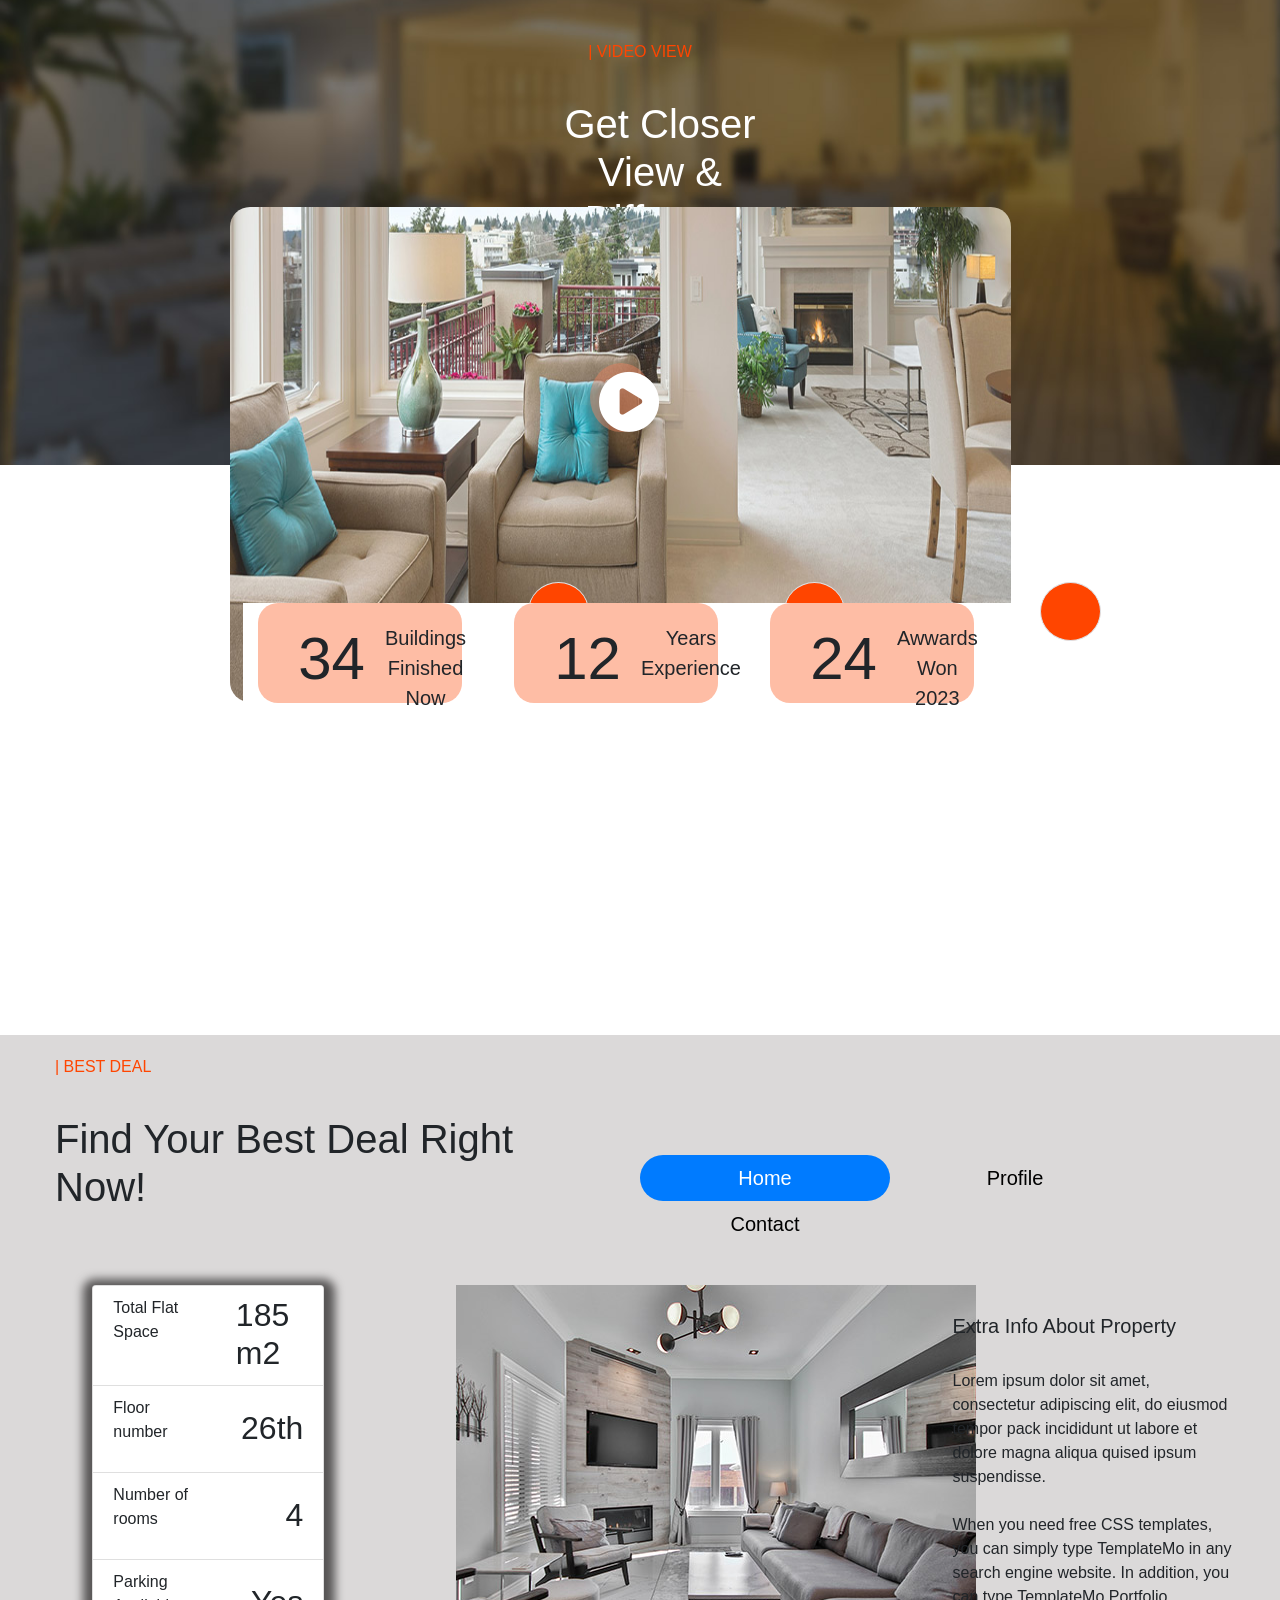
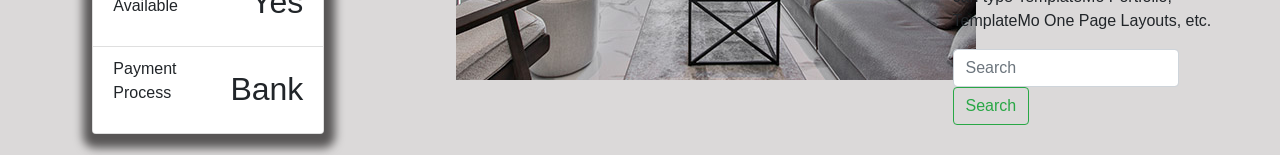
==== commit cf68838e: "section4-v3" ====
--- a/index.html
+++ b/index.html
@@ -205,63 +205,46 @@
         </div>
 
         <!-- ================================================================================== end   dropdown    ========================== === -->
-
-
         <div class="col-lg-4 col-md-12 col-sm-12 card4">
-
-          <div class="card mb-3 " style="max-width: 540px;">
-            <div class="row g-0">
-              <div class="col-md-4 imaga">
-                <img src="./images/info-icon-01.png" class="img-fluid rounded-start" alt="...">
-              </div>
-              <div class="col-md-8">
-                <div class="card-body">
-                  <h1 class="card-title">250 m2</h1>
-                  <p class="card-text">Total Flat Space</p>
-                </div>
-              </div>
-            </div>
-          </div>
-          <div class="card mb-3 " style="max-width: 540px;">
-            <div class="row g-0">
-              <div class="col-md-4 imaga">
-                <img src="./images/info-icon-02.png" class="img-fluid rounded-start" alt="...">
-              </div>
-              <div class="col-md-8">
-                <div class="card-body">
-                  <h1 class="card-title">Contract</h1>
-                  <p class="card-text">Contract Ready</p>
-                </div>
-              </div>
-            </div>
-          </div>
-          <div class="card mb-3 " style="max-width: 540px;">
-            <div class="row g-0">
-              <div class="col-md-4 imaga">
-                <img src="./images/info-icon-03.png" class="img-fluid rounded-start" alt="...">
-              </div>
-              <div class="col-md-8">
-                <div class="card-body">
-                  <h1 class="card-title">Payment</h1>
-                  <p class="card-text">Payment Process</p>
-                </div>
-              </div>
-            </div>
-          </div>
-          <div class="card mb-3 " style="max-width: 540px;">
-            <div class="row g-0">
-              <div class="col-md-4 imaga">
-                <img src="./images/info-icon-04.png" class="img-fluid rounded-start" alt="...">
-              </div>
-              <div class="col-md-8">
-                <div class="card-body">
-                  <h1 class="card-title">Safety</h1>
-                  <p class="card-text">24/7 Under Control</p>
-                </div>
-              </div>
-            </div>
-          </div>
-
+          <div class="card">
+            <div class="icon-text-imag">
+              <div class="imaga-icon">
+                <img src="./images/info-icon-01.png" alt="">
+              </div>
+              <div class="text-icon">
+                 <h2>250 m2</h2> 
+              <p>Total Flat Space</p>
+            </div>
+            </div>
+            <div class="icon-text-imag">
+              <div class="imaga-icon">
+                <img src="./images/info-icon-02.png" alt="">
+              </div>
+              <div class="text-icon">
+                 <h2>Contract</h2> 
+              <p>Contract Ready</p>
+            </div>
+            </div>
+            <div class="icon-text-imag">
+              <div class="imaga-icon">
+                <img src="./images/info-icon-03.png" alt="">
+              </div>
+              <div class="text-icon">
+                 <h2>Payment</h2> 
+              <p>Payment Process</p>
+            </div>
+            </div>
+            <div class="icon-text-imag">
+              <div class="imaga-icon">
+                <img src="./images/info-icon-04.png" alt="">
+              </div>
+              <div class="text-icon">
+                 <h2>Safety</h2> 
+              <p>24/7 Under Control</p>
+            </div>
+            </div>
+            
+          </div>
         </div>
 
       </div>
@@ -348,7 +331,7 @@
           </h1>
         </div>
         <!-- ========================= start navs ======================================================= -->
-        <div class="parint col-lg-6 col-md-12 col-sm-12">
+        <div class="parint col-lg-6 col-md-12 col-sm-12"  >
           <ul class="nav nav-pills mb-3" id="pills-tab" role="tablist">
             <li class="nav-item" role="presentation">
               <button class="nav-link active" id="pills-home-tab" data-toggle="pill" data-target="#pills-home"
@@ -392,7 +375,7 @@
                   <ul class="list-group list-group-flush">
                     <li class="list-group-item">
                       <p>Total Flat Space</p>
-                      <h2>185 m2</h2>
+                      <h2 >185 m2</h2>
                     </li>
                     <li class="list-group-item">
                       <p>Floor number</p>
--- a/css/index.css
+++ b/css/index.css
@@ -255,13 +255,13 @@
     text-align: center;
 
 }
-/* .section2 .container .row .text .dropdown .group .Best{
+.section2 .container .row .text .dropdown .group .Best{
     width: 100%;
     font-size: 25px;
     height: 100%;
     overflow: hidden;
 
-} */ */
+}
 
 
 .section2 .container .row .text .dropdown .btn-group .Best:hover{
@@ -269,8 +269,44 @@
      height: auto;
     
 }
-.section2 .container .row .card4{
+.section2 .container .row .card{
         box-shadow: 10px 10px 10px 10px  #b4b2b2 ;
+        height: 100%;
+         
+}
+ .section2 .container .row .card4 .card{
+    width: 110%;
+    height: 100%;
+    margin-left: -16px;
+ }
+ .section2 .container .row .card4 .card .icon-text-imag{
+    width: 100%;
+    height: 20%;
+    /* background-color: blue; */
+    display:flex;
+    border-bottom:10px black ;
+    margin-top: 15px;
+    
+ }
+ .section2 .container .row .card4 .card .icon-text-imag .imaga-icon{
+    width:30%;
+    height: 100%;
+    /* background-color: azure; */
+ }
+ .section2 .container .row .card4 .card .icon-text-imag .imaga-icon img{
+    width: 80%;
+    height: 80%;
+    padding: 10px;
+ } 
+ .section2 .container .row .card4 .card .icon-text-imag .text-icon{
+
+    width: 70%;
+    height: 100%;
+    /* background-color: blueviolet; */
+   text-align: center;
+}
+.section2 .container .row .card4 .card .icon-text-imag .text-icon p{
+    color: rgba(0, 0, 0, 0.534);
 }
 
 .section2 .container .row .card .imaga img{
@@ -311,6 +347,17 @@
         width: 100%;
         height: 12%;
     }
+    .section2 .container .row .card4 .card .icon-text-imag .imaga-icon img {
+        width: 80%;
+        height: 91%;
+        padding: 15px;
+    }
+    .section2 .container .row .card4 .card {
+        width: 84%;
+        height: 100%;
+        margin-left: -16px;
+        margin: auto;
+    }
 }
 @media(max-width:400px){
 
@@ -343,14 +390,17 @@
             margin-top: -57px;
             margin-left: -1px;
         }
-        .section2 .container .row .card4 {
-        width: 100%;
-        }
+    
         .section2 {
             width: 96%;
-            height: 217vh;
+            height: 163vh;
             background-color: white;
             margin-top: 40px;
+        }
+        .card-body h1{
+            font-weight: bold;
+        font-size: 25px;    
+        
         }
 
 }
@@ -756,12 +806,12 @@
     
     .section4 {
         width: 100%;
-        height: 164vh;
+        height: 170vh;
         background-color: rgba(180, 175, 175, 0.473);
         margin-top: 30px;
     }
     .section4 .container-fluid .child .tab-content .item1 .row .Card-navs .card .list-group .list-group-item h2 {
-        padding-left: 72px;
+        padding-left: 57px;
         margin: auto;
     }
     .BEST-DEAL h1{
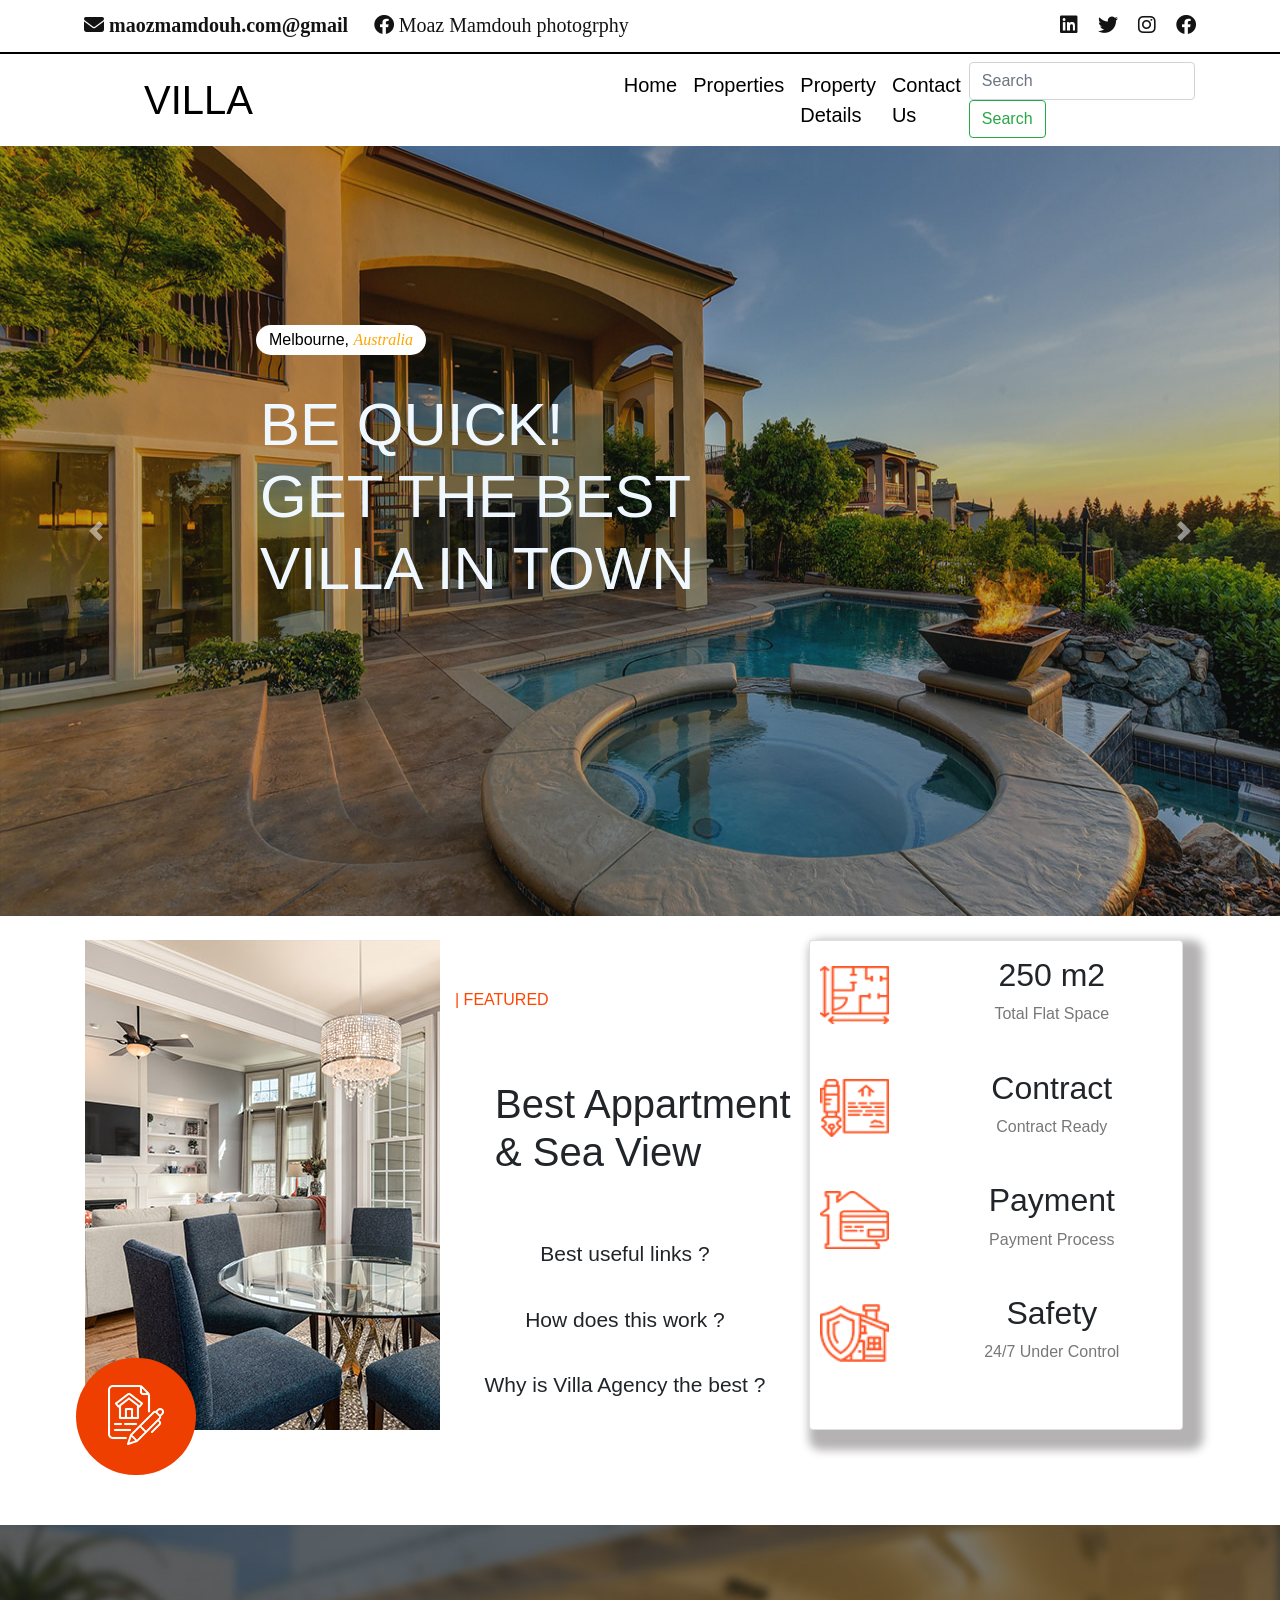
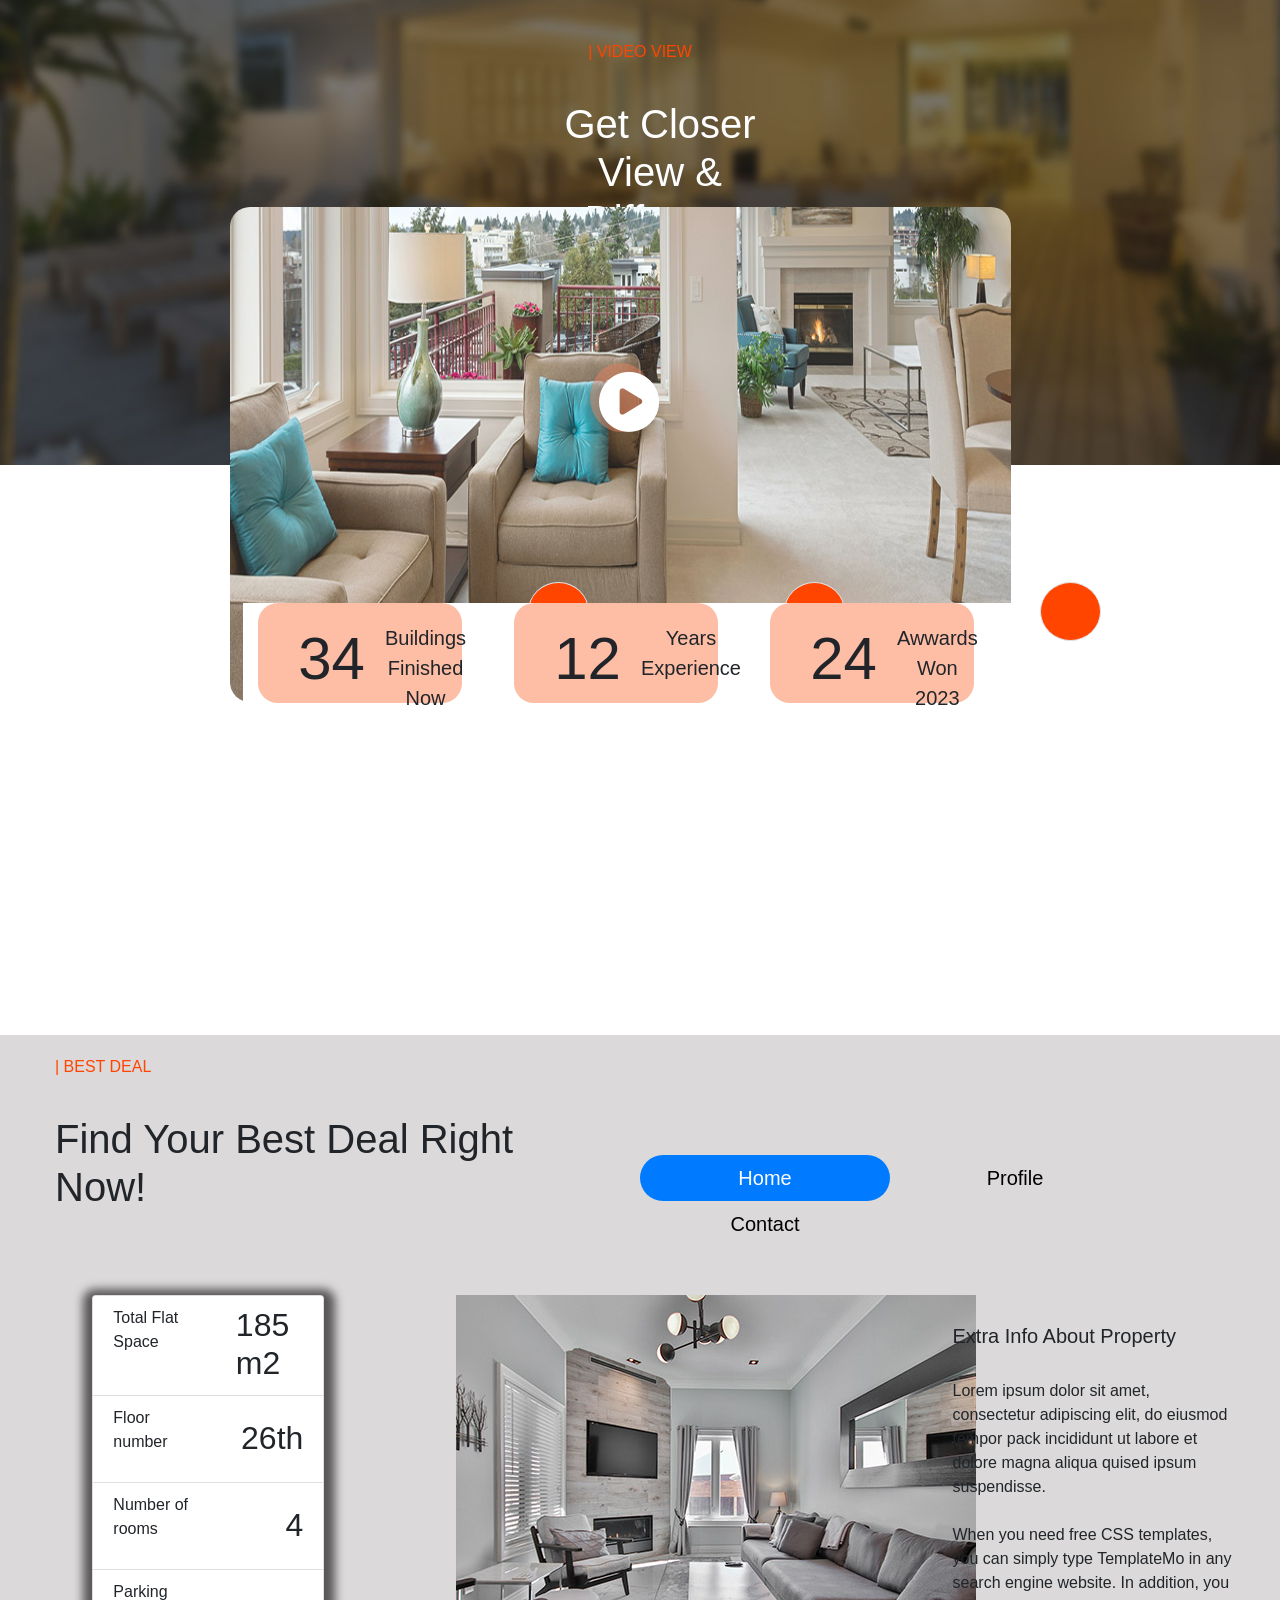
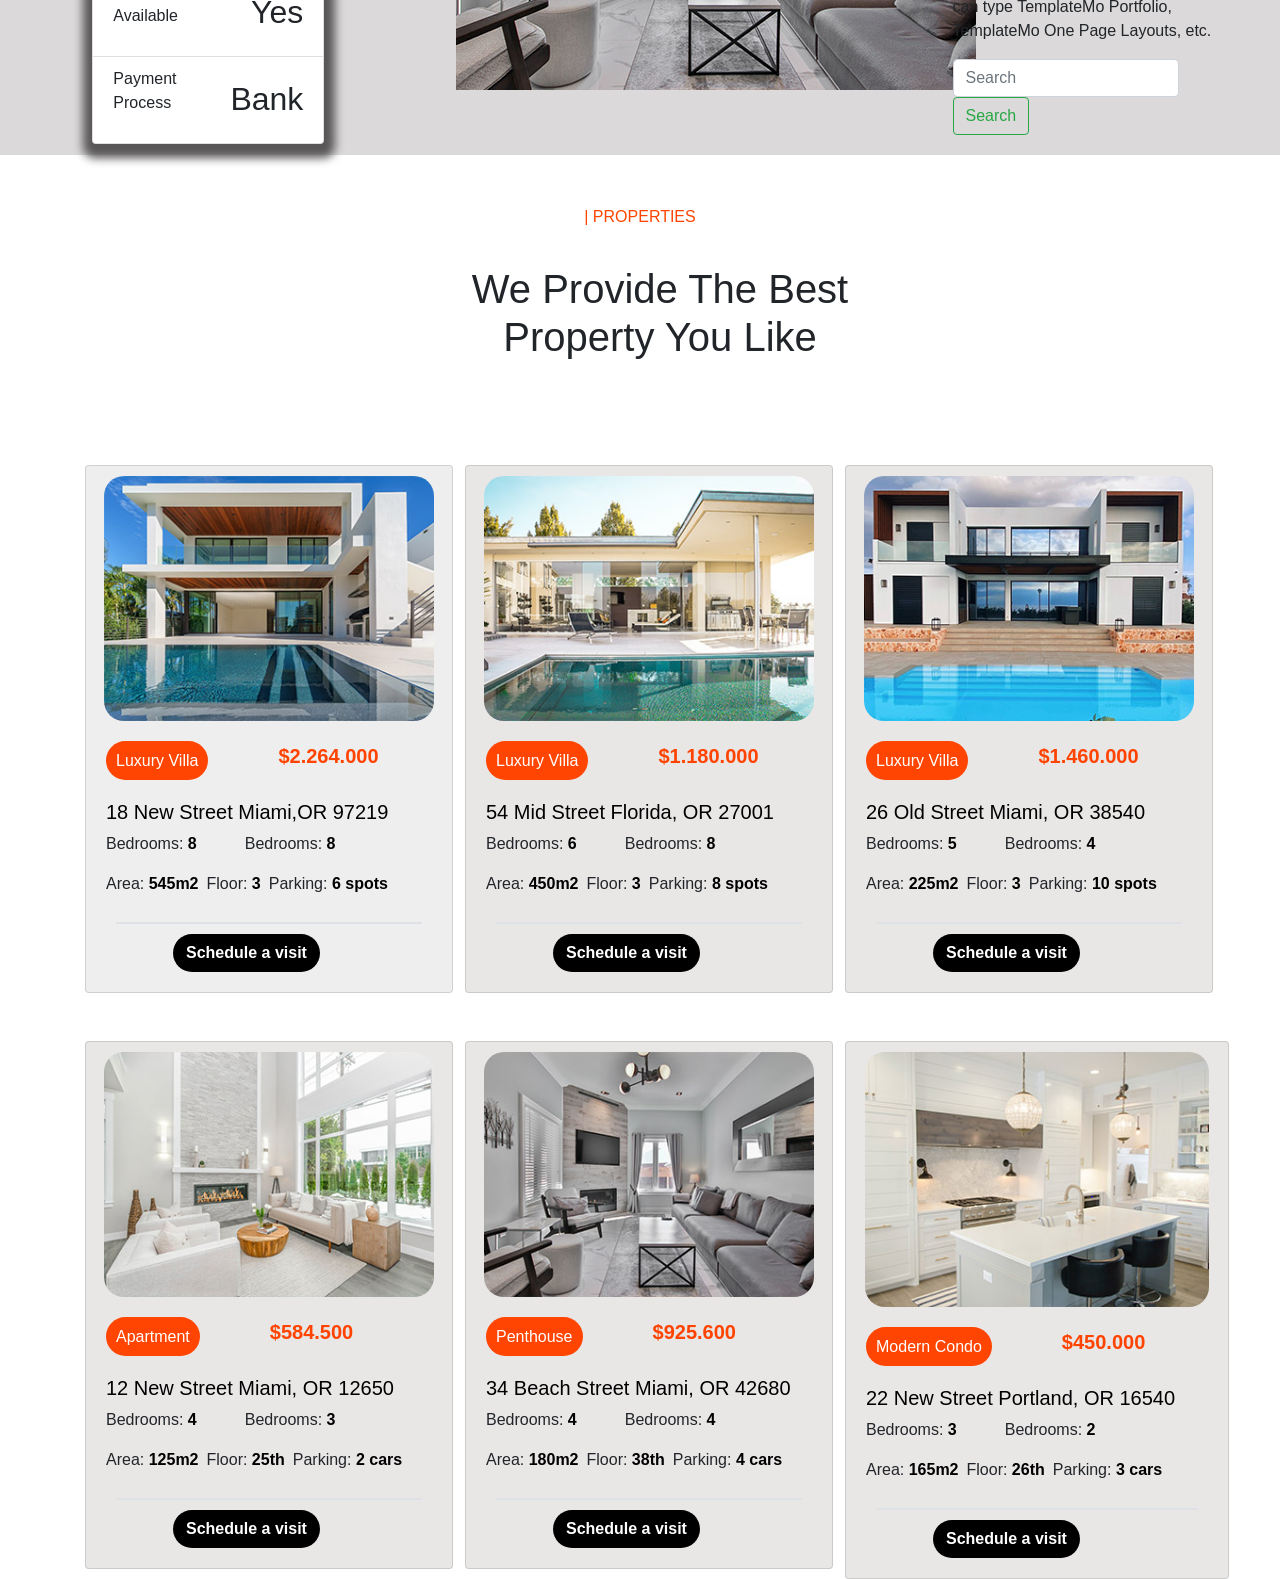
==== commit 27797f4b: "v5" ====
--- a/index.html
+++ b/index.html
@@ -584,6 +584,149 @@
 
   </section>
 
+   <section class="section5">
+    <div class="container">
+       <div class="text-card">
+        <p>| PROPERTIES</p>
+        <h1>We Provide The Best Property You Like</h1>
+       </div>
+       <div class="row">
+        <div class="col-lg-4 col-md-6 col-sm-12 mt-5">
+          <div class="card"  style="width: 23rem; background: rgba(221, 218, 218, 0.466);">
+            <img src="./images/property-01.jpg" class="card-img" alt="...">
+            <div class="card-body">
+                   <div class=card-title> <h6>Luxury Villa</h6> <p>$2.264.000</p> </div>
+                   <div class="link" > <a href=""> <h5>18 New Street Miami,OR 97219</h5></a></div>
+                   <div class="Bedrooms mt-2">
+                    <p>Bedrooms: <span>8</span></p>
+                    <p class="pl-5">Bedrooms: <span>8</span></p>
+                       
+                   </div>
+                   <div class="Bedrooms">
+                    <p>Area: <span>545m2 </span></p>
+                    <p class="pl-2"> Floor: <span>3</span></p>
+                    <p class="pl-2">Parking: <span>6 spots</span></p>
+                       
+                   </div>
+                   <div class="border"> </div>
+              <a href="#" class="btn">Schedule a visit</a>
+            </div>
+          </div>
+        </div>
+        <div class="col-lg-4 col-md-6 col-sm-12 mt-5">
+          <div class="card"  style="width: 23rem; background: rgba(207, 202, 202, 0.466);">
+            <img src="./images/property-02.jpg" class="card-img" alt="...">
+            <div class="card-body">
+                   <div class=card-title> <h6>Luxury Villa</h6> <p>$1.180.000</p> </div>
+                   <div class="link" > <a href=""> <h5>54 Mid Street Florida, OR 27001</h5></a></div>
+                   <div class="Bedrooms mt-2">
+                    <p>Bedrooms: <span>6</span></p>
+                    <p class="pl-5">Bedrooms: <span>8</span></p>
+                       
+                   </div>
+                   <div class="Bedrooms">
+                    <p>Area: <span>450m2 </span></p>
+                    <p class="pl-2"> Floor: <span>3</span></p>
+                    <p class="pl-2">Parking: <span>8 spots</span></p>
+                       
+                   </div>
+                   <div class="border"> </div>
+              <a href="#" class="btn">Schedule a visit</a>
+            </div>
+          </div>
+        </div>
+        <div class="col-lg-4 col-md-6 col-sm-12 mt-5">
+          <div class="card"  style="width: 23rem; background: rgba(207, 202, 202, 0.466);">
+            <img src="./images/property-03.jpg" class="card-img" alt="...">
+            <div class="card-body">
+                   <div class=card-title> <h6>Luxury Villa</h6> <p>$1.460.000</p> </div>
+                   <div class="link" > <a href=""> <h5>26 Old Street Miami, OR 38540</h5></a></div>
+                   <div class="Bedrooms mt-2">
+                    <p>Bedrooms: <span>5</span></p>
+                    <p class="pl-5">Bedrooms: <span>4</span></p>
+                       
+                   </div>
+                   <div class="Bedrooms">
+                    <p>Area: <span>225m2 </span></p>
+                    <p class="pl-2"> Floor: <span>3</span></p>
+                    <p class="pl-2">Parking: <span>10 spots</span></p>
+                       
+                   </div>
+                   <div class="border"> </div>
+              <a href="#" class="btn">Schedule a visit</a>
+            </div>
+          </div>
+        </div>
+        <div class="col-lg-4 col-md-6 col-sm-12 mt-5">
+          <div class="card"  style="width: 23rem; background: rgba(207, 202, 202, 0.466);">
+            <img src="./images/property-04.jpg" class="card-img" alt="...">
+            <div class="card-body">
+                   <div class=card-title> <h6>Apartment</h6> <p>$584.500</p> </div>
+                   <div class="link" > <a href=""> <h5>12 New Street Miami, OR 12650</h5></a></div>
+                   <div class="Bedrooms mt-2">
+                    <p>Bedrooms: <span>4</span></p>
+                    <p class="pl-5">Bedrooms: <span>3</span></p>
+                       
+                   </div>
+                   <div class="Bedrooms">
+                    <p>Area: <span>125m2 </span></p>
+                    <p class="pl-2"> Floor: <span>25th</span></p>
+                    <p class="pl-2">Parking: <span>2 cars</span></p>
+                       
+                   </div>
+                   <div class="border"> </div>
+              <a href="#" class="btn">Schedule a visit</a>
+            </div>
+          </div>
+        </div>
+        <div class="col-lg-4 col-md-6 col-sm-12 mt-5">
+          <div class="card"  style="width: 23rem; background: rgba(207, 202, 202, 0.466);">
+            <img src="./images/property-05.jpg" class="card-img" alt="...">
+            <div class="card-body">
+                   <div class=card-title> <h6>Penthouse</h6> <p>$925.600</p> </div>
+                   <div class="link" > <a href=""> <h5>34 Beach Street Miami, OR 42680</h5></a></div>
+                   <div class="Bedrooms mt-2">
+                    <p>Bedrooms: <span>4</span></p>
+                    <p class="pl-5">Bedrooms: <span>4</span></p>
+                       
+                   </div>
+                   <div class="Bedrooms">
+                    <p>Area: <span>180m2 </span></p>
+                    <p class="pl-2"> Floor: <span>38th</span></p>
+                    <p class="pl-2">Parking: <span>4 cars</span></p>
+                       
+                   </div>
+                   <div class="border"> </div>
+              <a href="#" class="btn">Schedule a visit</a>
+            </div>
+          </div>
+        </div>
+        <div class="col-lg-4 col-md-6 col-sm-12 mt-5">
+          <div class="card" style="width: 24rem; background: rgba(207, 202, 202, 0.466);">
+            <img src="./images/property-06.jpg" class="card-img" alt="...">
+            <div class="card-body">
+                   <div class=card-title> <h6>Modern Condo</h6> <p>$450.000</p> </div>
+                   <div class="link" > <a href=""> <h5>22 New Street Portland, OR 16540</h5></a></div>
+                   <div class="Bedrooms mt-2">
+                    <p>Bedrooms: <span>3</span></p>
+                    <p class="pl-5">Bedrooms: <span>2</span></p>
+                       
+                   </div>
+                   <div class="Bedrooms">
+                    <p>Area: <span>165m2 </span></p>
+                    <p class="pl-2"> Floor: <span>26th</span></p>
+                    <p class="pl-2">Parking: <span>3 cars</span></p>
+                       
+                   </div>
+                   <div class="border"> </div>
+              <a href="#" class="btn">Schedule a visit</a>
+            </div>
+          </div>
+        </div>
+       </div> 
+    </div>
+
+   </section>
 
   <!-- ===================== end section 4 ========================== -->
 
--- a/css/index.css
+++ b/css/index.css
@@ -660,12 +660,14 @@
     height: 80vh;
     background-color: rgba(180, 175, 175, 0.473);
     margin-top: 30px;
+    margin-bottom: 10px;
 }
 .section4 .container-fluid{
     width: 100%;
 }
 .section4 .container-fluid .row{
     width: 100%;
+    margin-top: 10px;
 
 }
 .BEST-DEAL{
@@ -751,6 +753,10 @@
 
     /*  ----------------------- start media laptop  ------------------------------ */
     @media (max-width:768px) {
+        
+.section4 {
+    width: 100%;
+    height: 176vh;}
         .section4 .container-fluid .row {
             width: 100%;
             height: 20%;
@@ -823,3 +829,126 @@
     
 }
 /*========================================================================= end section 4 ========================================================  */
+
+
+
+/*========================================================================= start  section 5 ========================================================  */
+ .section5{
+    width: 100%;
+    height: 140vh;
+    margin-top: 50px;
+ }
+ .section5 .container{
+    width: 100%;
+    height: 100%;
+    background-color: white;
+ }
+ .section5 .container .row{
+    margin-top: -40px;
+ }
+ .section5 .container .text-card{
+    width: 50%;
+    height: 20%;
+    /* background-color: aquamarine; */
+    margin: auto;
+    text-align: center;
+
+ }
+
+ .card .card-img{
+    width: 90%;
+    margin: auto ;
+    margin-top: 10px;
+    border-radius: 20px;
+ }
+ .section5 .container .text-card p{
+    color: rgb(255, 69, 1);
+ }
+.card-title{
+    /* background-color: blue; */
+    display: flex;
+    color: white;
+}
+.card-title h6{
+    background-color: rgba(255, 69 , 1);
+    padding: 10px;
+    border-radius: 20px;
+
+}
+.card-title p{
+    padding-left: 70px;
+    color: rgba(255, 68, 1);
+    font-weight: bold;
+    font-size: 20px;
+
+}
+
+
+.card-body .link  a{
+  text-decoration: none;
+  color:black;
+}
+.Bedrooms {
+    display:flex;
+}
+.Bedrooms span{
+    color: black;
+    font-weight: bold;
+}
+ .card-body .border {
+    margin: 10px;
+ }
+ .card-body .btn{
+    margin-left: 67px;
+    background-color: black;
+    border-radius: 20px;
+    color: white;
+    font-weight: bold;
+}
+.card-body .btn:hover{
+    background-color: orangered;
+    color: aliceblue;
+}
+/* ================================================ @ media  laptop =================================================================  */
+@media (max-width:768px) {
+    .section5 {
+        width: 100%;
+        height: 205vh;
+        margin-top: 50px;
+    }
+    .section5 .container .row {
+        margin-top: -83px;
+    }
+
+    .section5 .container .text-card{
+        height: 9%;
+        width: 55%;
+    }
+    .section5 .container .text-card h1
+    {
+    font-size: 25px;    
+    }
+    .section5 .container .text-card p{
+        margin: 0px;
+    }
+    
+}
+@media (max-width:425px) {
+    .section5 .container .text-card {
+        height: 9%;
+        width: 91%;
+    }
+    .section5 .container .text-card p{
+        margin: -10px;
+    }
+    .section5 .container .row {
+        margin-top: -83px;
+        margin: auto;
+        margin-top: -38px;
+    }
+    .section5{
+        height: auto;
+    }
+    
+}
+/*========================================================================= end section 5 ========================================================  */
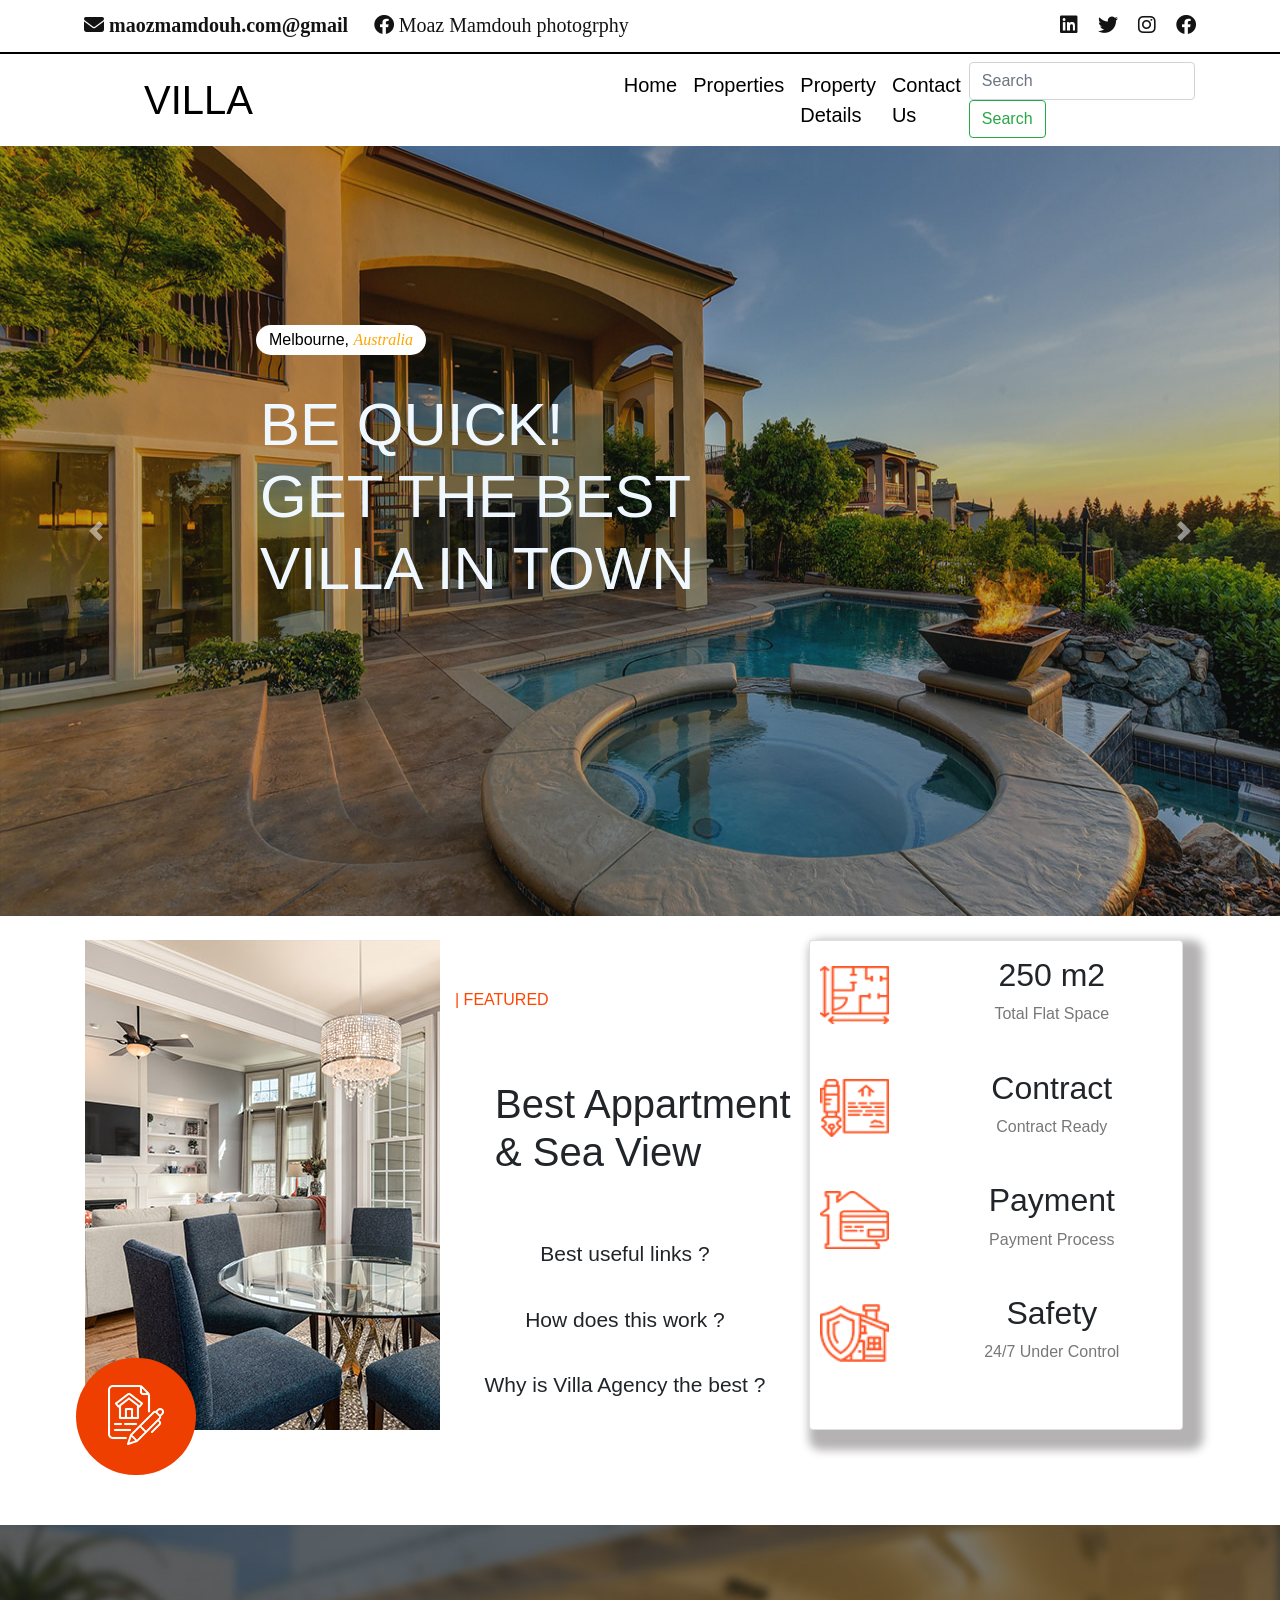
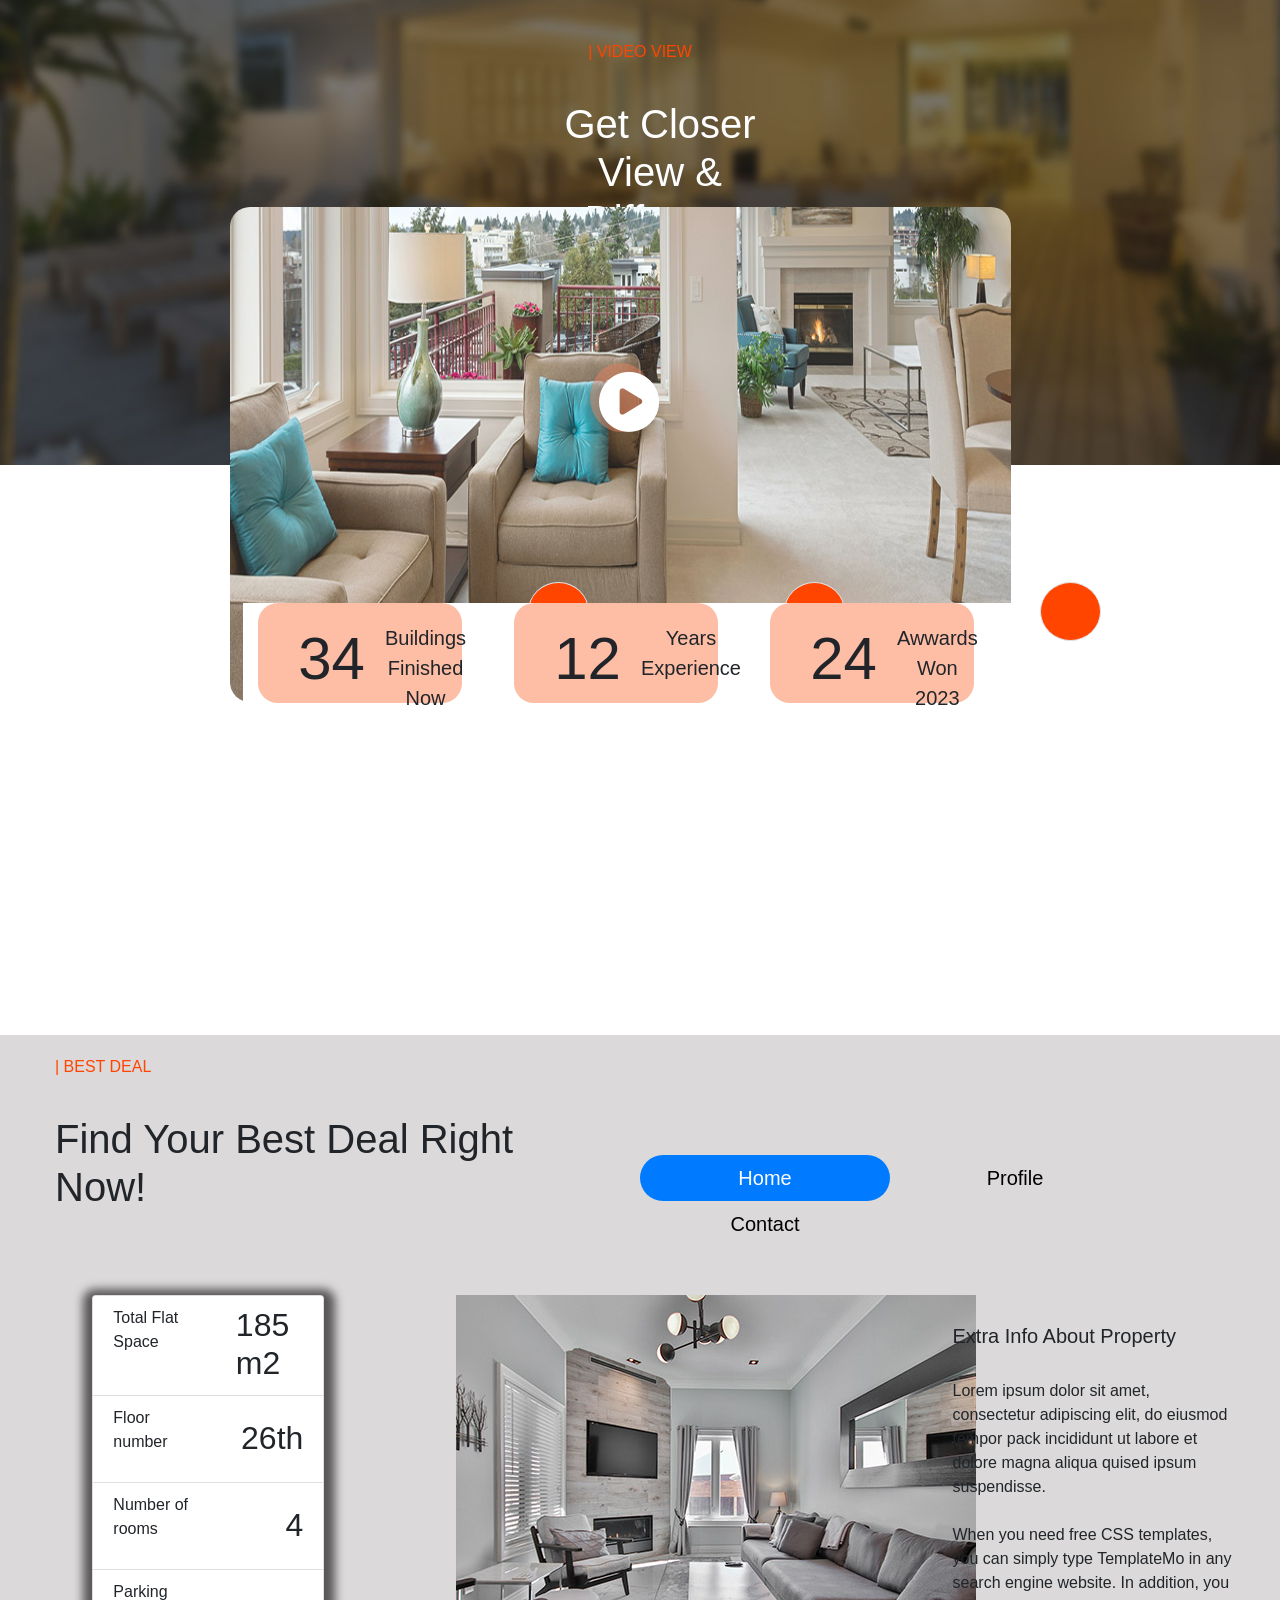
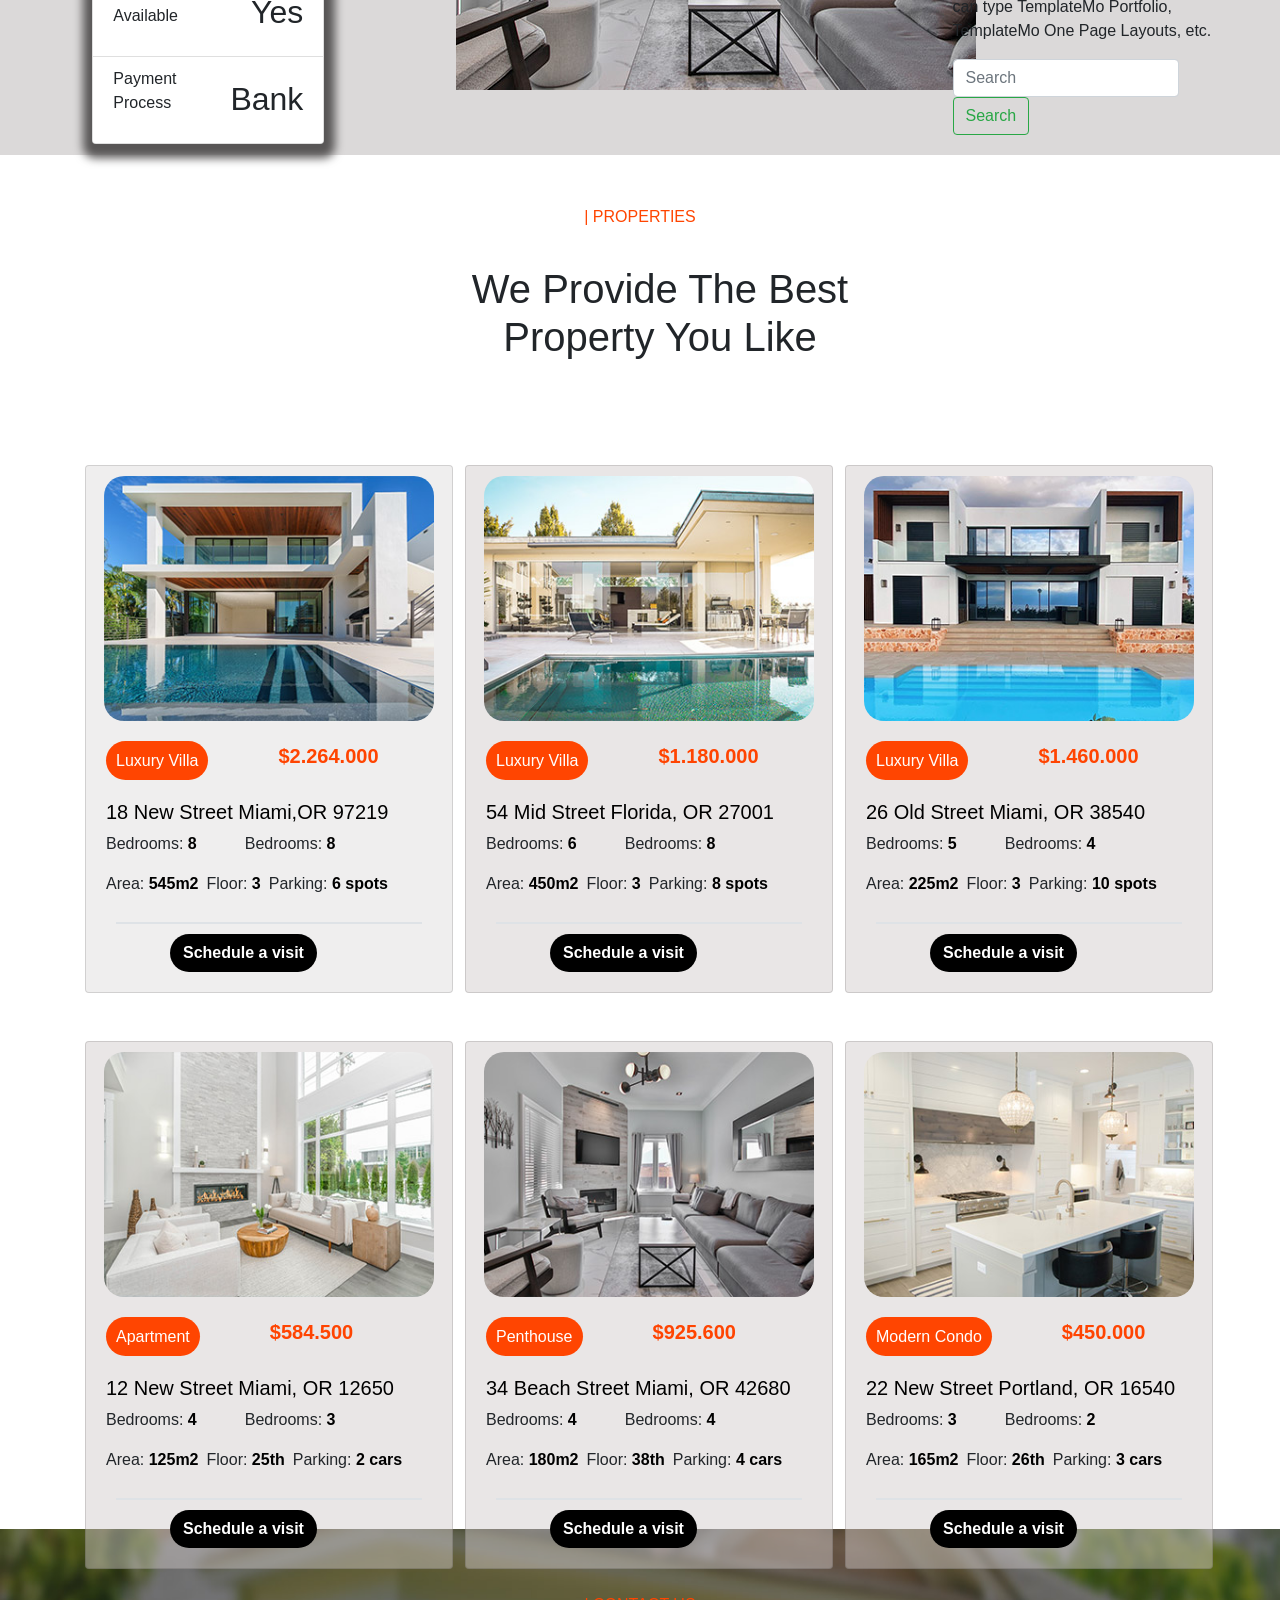
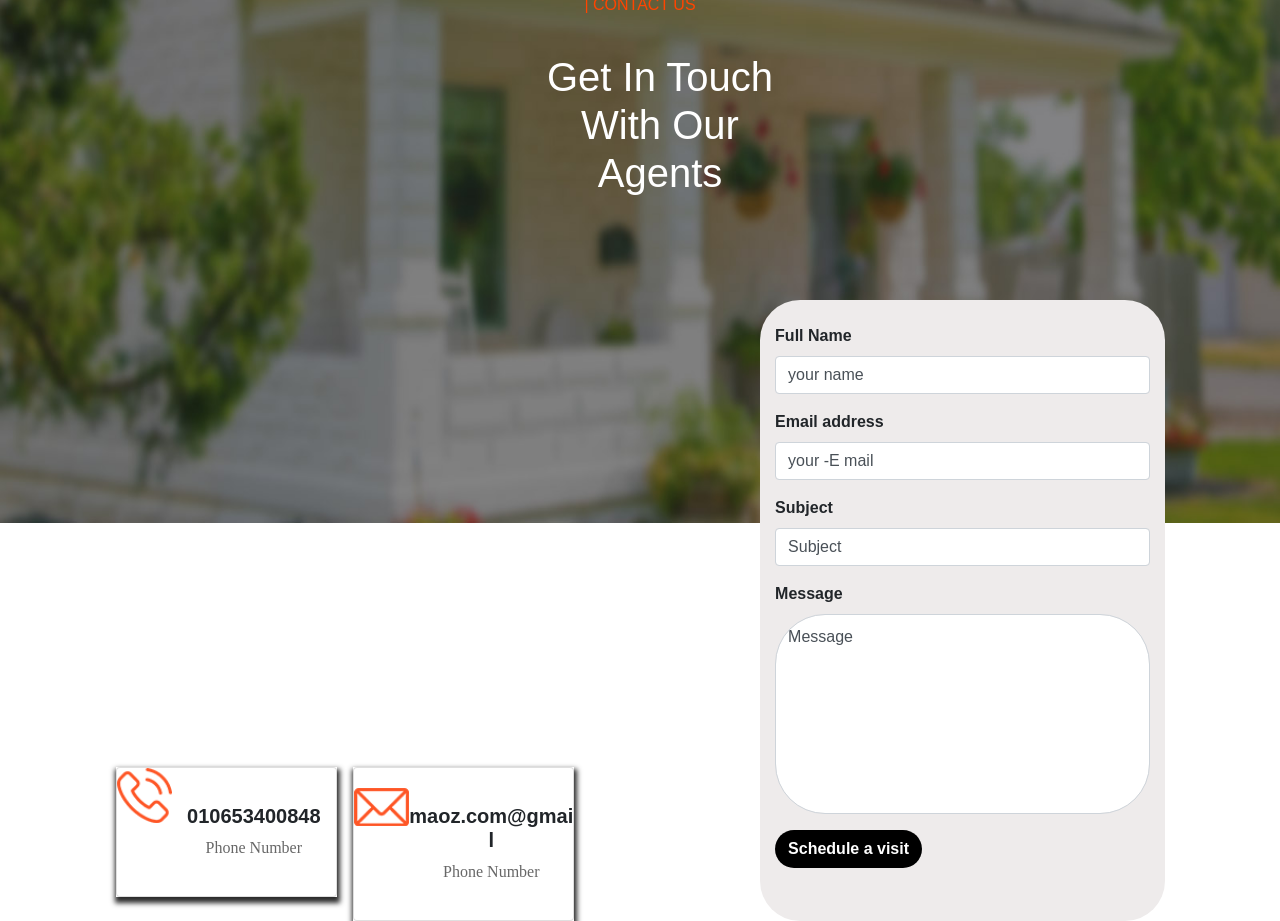
==== commit 972da2e8: "v6" ====
--- a/index.html
+++ b/index.html
@@ -39,7 +39,7 @@
 
 
 
-    <nav class="navbar navbar-expand-lg ">
+    <nav class="navbar navbar-expand-lg">
       <a class="navbar-brand log" href="#">VILLA</a>
       <button class="navbar-toggler" type="button" data-toggle="collapse" data-target="#navbarSupportedContent"
         aria-controls="navbarSupportedContent" aria-expanded="false" aria-label="Toggle navigation">
@@ -212,38 +212,38 @@
                 <img src="./images/info-icon-01.png" alt="">
               </div>
               <div class="text-icon">
-                 <h2>250 m2</h2> 
-              <p>Total Flat Space</p>
-            </div>
+                <h2>250 m2</h2>
+                <p>Total Flat Space</p>
+              </div>
             </div>
             <div class="icon-text-imag">
               <div class="imaga-icon">
                 <img src="./images/info-icon-02.png" alt="">
               </div>
               <div class="text-icon">
-                 <h2>Contract</h2> 
-              <p>Contract Ready</p>
-            </div>
+                <h2>Contract</h2>
+                <p>Contract Ready</p>
+              </div>
             </div>
             <div class="icon-text-imag">
               <div class="imaga-icon">
                 <img src="./images/info-icon-03.png" alt="">
               </div>
               <div class="text-icon">
-                 <h2>Payment</h2> 
-              <p>Payment Process</p>
-            </div>
+                <h2>Payment</h2>
+                <p>Payment Process</p>
+              </div>
             </div>
             <div class="icon-text-imag">
               <div class="imaga-icon">
                 <img src="./images/info-icon-04.png" alt="">
               </div>
               <div class="text-icon">
-                 <h2>Safety</h2> 
-              <p>24/7 Under Control</p>
-            </div>
-            </div>
-            
+                <h2>Safety</h2>
+                <p>24/7 Under Control</p>
+              </div>
+            </div>
+
           </div>
         </div>
 
@@ -331,7 +331,7 @@
           </h1>
         </div>
         <!-- ========================= start navs ======================================================= -->
-        <div class="parint col-lg-6 col-md-12 col-sm-12"  >
+        <div class="parint col-lg-6 col-md-12 col-sm-12">
           <ul class="nav nav-pills mb-3" id="pills-tab" role="tablist">
             <li class="nav-item" role="presentation">
               <button class="nav-link active" id="pills-home-tab" data-toggle="pill" data-target="#pills-home"
@@ -350,14 +350,6 @@
         </div>
 
 
-
-
-
-
-
-
-
-
       </div>
 
       <div class="child">
@@ -375,23 +367,23 @@
                   <ul class="list-group list-group-flush">
                     <li class="list-group-item">
                       <p>Total Flat Space</p>
-                      <h2 >185 m2</h2>
+                      <h2>185 m2</h2>
                     </li>
                     <li class="list-group-item">
                       <p>Floor number</p>
-                      <h2 >26th</h2>
+                      <h2>26th</h2>
                     </li>
                     <li class="list-group-item">
                       <p>Number of rooms</p>
-                      <h2 >4</h2>
+                      <h2>4</h2>
                     </li>
                     <li class="list-group-item">
                       <p>Parking Available</p>
-                      <h2 >Yes</h2>
+                      <h2>Yes</h2>
                     </li>
                     <li class="list-group-item">
                       <p>Payment Process</p>
-                      <h2 >Bank</h2>
+                      <h2>Bank</h2>
                     </li>
                   </ul>
                 </div>
@@ -444,19 +436,19 @@
                     </li>
                     <li class="list-group-item">
                       <p>Floor number</p>
-                      <h2 >26th</h2>
+                      <h2>26th</h2>
                     </li>
                     <li class="list-group-item">
                       <p>Number of rooms</p>
-                      <h2 >4</h2>
+                      <h2>4</h2>
                     </li>
                     <li class="list-group-item">
                       <p>Parking Available</p>
-                      <h2 >Yes</h2>
+                      <h2>Yes</h2>
                     </li>
                     <li class="list-group-item">
                       <p>Payment Process</p>
-                      <h2 >Bank</h2>
+                      <h2>Bank</h2>
                     </li>
                   </ul>
                 </div>
@@ -475,10 +467,12 @@
 
 
                 <h5>Detail Info About Villa</h5>
-                <p>Lorem ipsum dolor sit amet, consectetur adipiscing elit, do eiusmod tempor pack incididunt ut labore et dolore magna aliqua quised ipsum suspendisse.
-                                <br>
-                                <br>
-                  Swag fanny pack lyft blog twee. JOMO ethical copper mug, succulents typewriter shaman DIY kitsch twee taiyaki fixie hella venmo after messenger poutine next level humblebrag swag franzen. </p>
+                <p>Lorem ipsum dolor sit amet, consectetur adipiscing elit, do eiusmod tempor pack incididunt ut labore
+                  et dolore magna aliqua quised ipsum suspendisse.
+                  <br>
+                  <br>
+                  Swag fanny pack lyft blog twee. JOMO ethical copper mug, succulents typewriter shaman DIY kitsch twee
+                  taiyaki fixie hella venmo after messenger poutine next level humblebrag swag franzen. </p>
                 <form class="form-inline ">
                   <input class="form-control mr-sm-2" type="search" placeholder="Search" aria-label="Search">
                   <button class="btn btn-outline-success my-2 my-sm-0" type="submit">Search</button>
@@ -505,23 +499,23 @@
                   <ul class="list-group list-group-flush">
                     <li class="list-group-item">
                       <p>Total Flat Space</p>
-                      <h2 >185 m2</h2>
+                      <h2>185 m2</h2>
                     </li>
                     <li class="list-group-item">
                       <p>Floor number</p>
-                      <h2 >26th</h2>
+                      <h2>26th</h2>
                     </li>
                     <li class="list-group-item">
                       <p>Number of rooms</p>
-                      <h2 >4</h2>
+                      <h2>4</h2>
                     </li>
                     <li class="list-group-item">
                       <p>Parking Available</p>
-                      <h2 >Yes</h2>
+                      <h2>Yes</h2>
                     </li>
                     <li class="list-group-item">
                       <p>Payment Process</p>
-                      <h2 >Bank</h2>
+                      <h2>Bank</h2>
                     </li>
                   </ul>
                 </div>
@@ -583,152 +577,283 @@
 
 
   </section>
-
-   <section class="section5">
+  <!-- ===================== start section 5 ========================== -->
+
+  <section class="section5">
     <div class="container">
-       <div class="text-card">
+      <div class="text-card">
         <p>| PROPERTIES</p>
         <h1>We Provide The Best Property You Like</h1>
-       </div>
-       <div class="row">
+      </div>
+      <div class="row">
         <div class="col-lg-4 col-md-6 col-sm-12 mt-5">
-          <div class="card"  style="width: 23rem; background: rgba(221, 218, 218, 0.466);">
+          <div class="card" style="width: 23rem; background: rgba(221, 218, 218, 0.466);">
             <img src="./images/property-01.jpg" class="card-img" alt="...">
             <div class="card-body">
-                   <div class=card-title> <h6>Luxury Villa</h6> <p>$2.264.000</p> </div>
-                   <div class="link" > <a href=""> <h5>18 New Street Miami,OR 97219</h5></a></div>
-                   <div class="Bedrooms mt-2">
-                    <p>Bedrooms: <span>8</span></p>
-                    <p class="pl-5">Bedrooms: <span>8</span></p>
-                       
-                   </div>
-                   <div class="Bedrooms">
-                    <p>Area: <span>545m2 </span></p>
-                    <p class="pl-2"> Floor: <span>3</span></p>
-                    <p class="pl-2">Parking: <span>6 spots</span></p>
-                       
-                   </div>
-                   <div class="border"> </div>
+              <div class=card-title>
+                <h6>Luxury Villa</h6>
+                <p>$2.264.000</p>
+              </div>
+              <div class="link"> <a href="">
+                  <h5>18 New Street Miami,OR 97219</h5>
+                </a></div>
+              <div class="Bedrooms mt-2">
+                <p>Bedrooms: <span>8</span></p>
+                <p class="pl-5">Bedrooms: <span>8</span></p>
+
+              </div>
+              <div class="Bedrooms">
+                <p>Area: <span>545m2 </span></p>
+                <p class="pl-2"> Floor: <span>3</span></p>
+                <p class="pl-2">Parking: <span>6 spots</span></p>
+
+              </div>
+              <div class="border"> </div>
               <a href="#" class="btn">Schedule a visit</a>
             </div>
           </div>
         </div>
         <div class="col-lg-4 col-md-6 col-sm-12 mt-5">
-          <div class="card"  style="width: 23rem; background: rgba(207, 202, 202, 0.466);">
+          <div class="card" style="width: 23rem; background: rgba(207, 202, 202, 0.466);">
             <img src="./images/property-02.jpg" class="card-img" alt="...">
             <div class="card-body">
-                   <div class=card-title> <h6>Luxury Villa</h6> <p>$1.180.000</p> </div>
-                   <div class="link" > <a href=""> <h5>54 Mid Street Florida, OR 27001</h5></a></div>
-                   <div class="Bedrooms mt-2">
-                    <p>Bedrooms: <span>6</span></p>
-                    <p class="pl-5">Bedrooms: <span>8</span></p>
-                       
-                   </div>
-                   <div class="Bedrooms">
-                    <p>Area: <span>450m2 </span></p>
-                    <p class="pl-2"> Floor: <span>3</span></p>
-                    <p class="pl-2">Parking: <span>8 spots</span></p>
-                       
-                   </div>
-                   <div class="border"> </div>
+              <div class=card-title>
+                <h6>Luxury Villa</h6>
+                <p>$1.180.000</p>
+              </div>
+              <div class="link"> <a href="">
+                  <h5>54 Mid Street Florida, OR 27001</h5>
+                </a></div>
+              <div class="Bedrooms mt-2">
+                <p>Bedrooms: <span>6</span></p>
+                <p class="pl-5">Bedrooms: <span>8</span></p>
+
+              </div>
+              <div class="Bedrooms">
+                <p>Area: <span>450m2 </span></p>
+                <p class="pl-2"> Floor: <span>3</span></p>
+                <p class="pl-2">Parking: <span>8 spots</span></p>
+
+              </div>
+              <div class="border"> </div>
               <a href="#" class="btn">Schedule a visit</a>
             </div>
           </div>
         </div>
         <div class="col-lg-4 col-md-6 col-sm-12 mt-5">
-          <div class="card"  style="width: 23rem; background: rgba(207, 202, 202, 0.466);">
+          <div class="card" style="width: 23rem; background: rgba(207, 202, 202, 0.466);">
             <img src="./images/property-03.jpg" class="card-img" alt="...">
             <div class="card-body">
-                   <div class=card-title> <h6>Luxury Villa</h6> <p>$1.460.000</p> </div>
-                   <div class="link" > <a href=""> <h5>26 Old Street Miami, OR 38540</h5></a></div>
-                   <div class="Bedrooms mt-2">
-                    <p>Bedrooms: <span>5</span></p>
-                    <p class="pl-5">Bedrooms: <span>4</span></p>
-                       
-                   </div>
-                   <div class="Bedrooms">
-                    <p>Area: <span>225m2 </span></p>
-                    <p class="pl-2"> Floor: <span>3</span></p>
-                    <p class="pl-2">Parking: <span>10 spots</span></p>
-                       
-                   </div>
-                   <div class="border"> </div>
+              <div class=card-title>
+                <h6>Luxury Villa</h6>
+                <p>$1.460.000</p>
+              </div>
+              <div class="link"> <a href="">
+                  <h5>26 Old Street Miami, OR 38540</h5>
+                </a></div>
+              <div class="Bedrooms mt-2">
+                <p>Bedrooms: <span>5</span></p>
+                <p class="pl-5">Bedrooms: <span>4</span></p>
+
+              </div>
+              <div class="Bedrooms">
+                <p>Area: <span>225m2 </span></p>
+                <p class="pl-2"> Floor: <span>3</span></p>
+                <p class="pl-2">Parking: <span>10 spots</span></p>
+
+              </div>
+              <div class="border"> </div>
               <a href="#" class="btn">Schedule a visit</a>
             </div>
           </div>
         </div>
         <div class="col-lg-4 col-md-6 col-sm-12 mt-5">
-          <div class="card"  style="width: 23rem; background: rgba(207, 202, 202, 0.466);">
+          <div class="card" style="width: 23rem; background: rgba(207, 202, 202, 0.466);">
             <img src="./images/property-04.jpg" class="card-img" alt="...">
             <div class="card-body">
-                   <div class=card-title> <h6>Apartment</h6> <p>$584.500</p> </div>
-                   <div class="link" > <a href=""> <h5>12 New Street Miami, OR 12650</h5></a></div>
-                   <div class="Bedrooms mt-2">
-                    <p>Bedrooms: <span>4</span></p>
-                    <p class="pl-5">Bedrooms: <span>3</span></p>
-                       
-                   </div>
-                   <div class="Bedrooms">
-                    <p>Area: <span>125m2 </span></p>
-                    <p class="pl-2"> Floor: <span>25th</span></p>
-                    <p class="pl-2">Parking: <span>2 cars</span></p>
-                       
-                   </div>
-                   <div class="border"> </div>
+              <div class=card-title>
+                <h6>Apartment</h6>
+                <p>$584.500</p>
+              </div>
+              <div class="link"> <a href="">
+                  <h5>12 New Street Miami, OR 12650</h5>
+                </a></div>
+              <div class="Bedrooms mt-2">
+                <p>Bedrooms: <span>4</span></p>
+                <p class="pl-5">Bedrooms: <span>3</span></p>
+
+              </div>
+              <div class="Bedrooms">
+                <p>Area: <span>125m2 </span></p>
+                <p class="pl-2"> Floor: <span>25th</span></p>
+                <p class="pl-2">Parking: <span>2 cars</span></p>
+
+              </div>
+              <div class="border"> </div>
               <a href="#" class="btn">Schedule a visit</a>
             </div>
           </div>
         </div>
         <div class="col-lg-4 col-md-6 col-sm-12 mt-5">
-          <div class="card"  style="width: 23rem; background: rgba(207, 202, 202, 0.466);">
+          <div class="card" style="width: 23rem; background: rgba(207, 202, 202, 0.466);">
             <img src="./images/property-05.jpg" class="card-img" alt="...">
             <div class="card-body">
-                   <div class=card-title> <h6>Penthouse</h6> <p>$925.600</p> </div>
-                   <div class="link" > <a href=""> <h5>34 Beach Street Miami, OR 42680</h5></a></div>
-                   <div class="Bedrooms mt-2">
-                    <p>Bedrooms: <span>4</span></p>
-                    <p class="pl-5">Bedrooms: <span>4</span></p>
-                       
-                   </div>
-                   <div class="Bedrooms">
-                    <p>Area: <span>180m2 </span></p>
-                    <p class="pl-2"> Floor: <span>38th</span></p>
-                    <p class="pl-2">Parking: <span>4 cars</span></p>
-                       
-                   </div>
-                   <div class="border"> </div>
+              <div class=card-title>
+                <h6>Penthouse</h6>
+                <p>$925.600</p>
+              </div>
+              <div class="link"> <a href="">
+                  <h5>34 Beach Street Miami, OR 42680</h5>
+                </a></div>
+              <div class="Bedrooms mt-2">
+                <p>Bedrooms: <span>4</span></p>
+                <p class="pl-5">Bedrooms: <span>4</span></p>
+
+              </div>
+              <div class="Bedrooms">
+                <p>Area: <span>180m2 </span></p>
+                <p class="pl-2"> Floor: <span>38th</span></p>
+                <p class="pl-2">Parking: <span>4 cars</span></p>
+
+              </div>
+              <div class="border"> </div>
               <a href="#" class="btn">Schedule a visit</a>
             </div>
           </div>
         </div>
         <div class="col-lg-4 col-md-6 col-sm-12 mt-5">
-          <div class="card" style="width: 24rem; background: rgba(207, 202, 202, 0.466);">
+          <div class="card" style="width: 23rem; background: rgba(207, 202, 202, 0.466);">
             <img src="./images/property-06.jpg" class="card-img" alt="...">
             <div class="card-body">
-                   <div class=card-title> <h6>Modern Condo</h6> <p>$450.000</p> </div>
-                   <div class="link" > <a href=""> <h5>22 New Street Portland, OR 16540</h5></a></div>
-                   <div class="Bedrooms mt-2">
-                    <p>Bedrooms: <span>3</span></p>
-                    <p class="pl-5">Bedrooms: <span>2</span></p>
-                       
-                   </div>
-                   <div class="Bedrooms">
-                    <p>Area: <span>165m2 </span></p>
-                    <p class="pl-2"> Floor: <span>26th</span></p>
-                    <p class="pl-2">Parking: <span>3 cars</span></p>
-                       
-                   </div>
-                   <div class="border"> </div>
+              <div class=card-title>
+                <h6>Modern Condo</h6>
+                <p>$450.000</p>
+              </div>
+              <div class="link"> <a href="">
+                  <h5>22 New Street Portland, OR 16540</h5>
+                </a></div>
+              <div class="Bedrooms mt-2">
+                <p>Bedrooms: <span>3</span></p>
+                <p class="pl-5">Bedrooms: <span>2</span></p>
+
+              </div>
+              <div class="Bedrooms">
+                <p>Area: <span>165m2 </span></p>
+                <p class="pl-2"> Floor: <span>26th</span></p>
+                <p class="pl-2">Parking: <span>3 cars</span></p>
+
+              </div>
+              <div class="border"> </div>
               <a href="#" class="btn">Schedule a visit</a>
             </div>
           </div>
         </div>
-       </div> 
-    </div>
-
-   </section>
-
-  <!-- ===================== end section 4 ========================== -->
+      </div>
+    </div>
+
+  </section>
+
+  <!-- ===================== end section 6  ========================= -->
+
+  <!-- ===================== start section 6 ========================== -->
+
+  <section class="section6">
+    <div class="imag-text">
+      <div class="vidoe-text">
+        <p>| CONTACT US</p>
+        <h1>Get In Touch With Our Agents</h1>
+      </div>
+
+    </div>
+
+
+
+
+    <div class="Contact">
+      <div class="row" style="margin-top: -20%;">
+        <div class="col-lg-6 col-md-12 col-sm-12  map">
+          <iframe src="https://www.google.com/maps/embed?pb=!1m14!1m12!1m3!1d6896.720346741263!2d31.06921541799926!3d30.198266065593053!2m3!1f0!2f0!3f0!3m2!1i1024!2i768!4f13.
+    
+    
+    1!5e0!3m2!1sar!2seg!4v1711586530118!5m2!1sar!2seg" width="600" height="450" style="border:0;" allowfullscreen=""
+            loading="lazy" referrerpolicy="no-referrer-when-downgrade">
+            
+          </iframe>
+          <div class="phone">
+            <div class="phone2">
+              <div class="card ">
+                <div class="row no-gutters">
+                  <div class="col-md-3 img">
+                    <img src="./images/phone-icon.png" alt="...">
+                  </div>
+                  <div class="col-md-9 mt-3 card-body">
+                    <div class=>
+                      <h6 style="font-weight: bold; font-size: 20px;">010653400848</h6>
+                      <p style="color: rgba(0, 0, 0, 0.596); font-family: initial;">Phone Number    </p>
+                    </div>
+                  </div>
+                </div>
+              </div>
+            </div>
+            <div class="email"> <div class="card ">
+              <div class="row no-gutters">
+
+                <div class="col-md-3 img">
+                  <img src="./images/email-icon.png" alt="...">
+                </div>
+                <div class="col-md-10  mt-3 card-body">
+                  <div >
+                    <h6 style="font-weight: bold; font-size: 20px;">maoz.com@gmail</h6>
+                    <p style="color: rgba(0, 0, 0, 0.596); font-family: initial;">Phone Number    </p>
+                  </div>
+                </div>
+              </div>
+            </div></div>
+          </div>
+
+        </div>
+
+
+
+
+        <div class="col-lg-4 col-md-12 col-sm-12   content-name">
+          <form class="mt-4">
+            <div class="form-group">
+              <label for="exampleInputEmail1">Full Name</label>
+              <input type="your name" value="your name" class="form-control" id="exampleInputEmail1"
+                aria-describedby="emailHelp">
+            </div>
+            <div class="form-group">
+              <label for="exampleInputEmail1">Email address</label>
+              <input type="email" value="your -E mail" class="form-control" id="exampleInputEmail1"
+                aria-describedby="emailHelp">
+            </div>
+            <div class="form-group">
+              <label for="exampleInputEmail1">Subject</label>
+              <input type="Subject" value="Subject" class="form-control" id="exampleInputEmail1"
+                aria-describedby="emailHelp">
+            </div>
+            <div class="form-group">
+              <label for="exampleInputEmail1">Message</label>
+              <input style="height: 200px; border-radius: 50px;    padding-bottom: 160px; " type="Message"
+                value="Message" class="form-control" id="exampleInputEmail1" aria-describedby="emailHelp">
+            </div>
+
+
+            <a href="#" class="btn">Schedule a visit</a>
+
+          </form>
+
+
+        </div>
+
+
+
+  </section> 
+
+
+  <!-- ===================== end section 5  ========================= -->
+
 
 
   <!-- ============================= this my js ============================= -->
--- a/css/index.css
+++ b/css/index.css
@@ -52,6 +52,7 @@
 }
 .navbar-expand-lg {
     justify-content: center;
+    
 }
 .navbar{
     width: 80%;
@@ -842,6 +843,7 @@
     width: 100%;
     height: 100%;
     background-color: white;
+    
  }
  .section5 .container .row{
     margin-top: -40px;
@@ -899,7 +901,7 @@
     margin: 10px;
  }
  .card-body .btn{
-    margin-left: 67px;
+    margin-left: 64px;
     background-color: black;
     border-radius: 20px;
     color: white;
@@ -916,6 +918,9 @@
         height: 205vh;
         margin-top: 50px;
     }
+    .section5 .container{
+        margin: inherit;
+    }
     .section5 .container .row {
         margin-top: -83px;
     }
@@ -943,7 +948,6 @@
     }
     .section5 .container .row {
         margin-top: -83px;
-        margin: auto;
         margin-top: -38px;
     }
     .section5{
@@ -952,3 +956,240 @@
     
 }
 /*========================================================================= end section 5 ========================================================  */
+/* -======================================================== start section 6 ----============================================================================ */
+.section6{
+    width: 100%;
+    height: 110vh;
+    margin-top: 5%;
+
+}
+.section6 .imag-text{
+    width: 100%;
+    height: 60%;
+    background-image: url(../images/contact-bg.jpg);
+    background-repeat: no-repeat;
+    background-size: 100% 100%;
+}
+.section6 .imag-text .vidoe-text{
+    width: 25%;
+    height: 30%;
+    margin:  auto;
+    text-align: center;
+    color: white;
+    padding-top: 5%;
+}
+.section6 .imag-text .vidoe-text p{
+    color: orangered;
+}
+.section6 .Contact{
+    height: 60%;
+    width: 95%;
+    margin:20px auto;
+    /* background-color: black; */
+}
+.section6 .Contact .row {
+    width: 100%;
+    justify-content:space-evenly;
+}
+.section6 .Contact .row .map{
+width: 100%;
+}
+.section6 .Contact .row .map iframe{
+    width: 85%;
+    border-radius: 50px;
+}
+.section6 .Contact .row .map .phone{
+    width: 85%;
+    margin-top: 10px;
+    /* height: 20%; */
+    /* background-color: black; */
+    display: flex;
+    flex-wrap: wrap;
+    justify-content: space-evenly;
+}
+.section6 .Contact .row .map .phone .phone2{
+    width: 45%;
+    height: 100%;
+    box-shadow: 1px 4px 5px 2px #2c2c2c;
+
+}
+.section6 .Contact .row .map .phone .phone2 .card{
+    width: 100%;
+    height: 100%;
+    margin: auto;
+}
+.section6 .Contact .row .map .phone .card .no-gutters{
+    width: 100%;
+}
+.section6 .Contact .row .map .phone  .card .no-gutters .img{
+    width: 20%;
+    height: 100%;
+}
+.section6 .Contact .row .map .phone .phone2 .card .no-gutters .img img
+{
+width: 100%;
+height: 80%;   
+} 
+.section6 .Contact .row .map .phone .card .no-gutters .card-body{
+    width: 60%;
+    height: 100%;
+    text-align: center;
+}
+.section6 .Contact .row .map .phone  .email{
+    width:45%;
+    height: 100%;
+    box-shadow: 1px 4px 5px 2px #2c2c2c;
+}
+.section6 .Contact .row .map .phone  .email .card{
+    width: 100%;
+    height: 100%;
+    margin: auto;
+
+}
+.section6 .Contact .row .map .phone .email .card .no-gutters{
+    width: 100%;
+}
+.section6 .Contact .row .map .phone .email .card .no-gutters .img{
+    width: 20%;
+    height: 100%;
+}
+.section6 .Contact .row .map .phone .email .card .no-gutters .img img
+{
+width: 100%;
+height: 50%;
+margin-top: 20px;   
+} 
+.section6 .Contact .row .map .phone .email .card .no-gutters .card-body{
+    width: 60%;
+    height: 100%;
+    text-align: center;
+}
+.content-name{
+width: 50%;
+ background-color: rgb(238, 235, 235);
+ border-radius:40px;
+}
+.section6 .content-name form a{
+    background-color: black;
+    color: white;
+    border-radius: 20px;
+    height: auto;
+    font-weight: bold;
+}
+.section6 .content-name form a:hover{
+    background-color: orangered;
+}
+.form-group label{
+    font-weight: bold;
+}
+/* ===================================== start medil ================================================================= */
+@media (max-width:768px) {
+    .section6 .imag-text .vidoe-text {
+        width: 47%;
+        height: 30%;
+        margin: auto;
+        text-align: center;
+        color: white;
+    
+        padding-top: 5%;}
+        .section6 .Contact {
+            height: 60%;
+            width: 94%;
+            /* background-color: black; */
+            margin-top: -50%;
+        }
+        
+.section6 .Contact .row {
+    width: 100%;
+    height: 100%;
+    justify-content: space-evenly;
+    margin: auto;
+}
+.section6 .Contact .row .map {
+    height: 90%;
+    width: 100%;
+    margin-left: 44px;
+}
+    
+}
+@media (max-width:400px) {
+    .section6 .Contact {
+        height: 60%;
+        width: 94%;
+        /* background-color: black; */
+        margin-top: -87%;
+    }
+    .section6 .Contact .row {
+        /* width: 100%; */
+        height: 100%;
+        justify-content: space-evenly;
+        margin: auto;
+    }
+    .section6 {
+        width: 100%;
+        height: 120vh;
+        margin-top: 5%;
+        background-color: orchid;
+    }
+    
+    
+    .section6 .Contact .row .map .phone .phone2 {
+        width: 122%;
+        height: 100%;
+        box-shadow: 1px 4px 5px 2px #2c2c2c;
+    }
+    .section6 .Contact .row .map .phone .email {
+        width: 110%;
+        height: 100%;
+    }
+    .section6 .Contact .row .map iframe {
+        width: 93%;
+        border-radius: 50px;
+    }
+    .section6 .Contact .row .map {
+        width: 100%;
+        margin-left: 10px;
+    }
+    .section6 .imag-text .vidoe-text {
+        width: 95%;
+        /* margin: auto; */
+        text-align: center;
+        color: white;
+        padding-top: 10%;
+    }
+   
+    .section6 .Contact .row .map .phone .phone2 {
+        width: 122%;
+        box-shadow: 1px 4px 5px 2px #2c2c2c;
+        margin-bottom: 10px;
+    }
+   
+    .section6 {
+        width: 100%;
+        height: 184vh;
+        margin-top: 5%;
+    }
+    .section6 .imag-text {
+        width: 100%;
+        height: 37%;
+        background-image: url(../images/contact-bg.jpg);
+        background-repeat: no-repeat;
+        background-size: 100% 100%;
+    }
+
+    .section6 .Contact .row .map iframe {
+        width: 93%;
+        /* height: 80%; */
+        border-radius: 50px;
+    }
+    .content-name {
+        width: 50%;
+        /* height: 90%; */
+        background-color:white;
+        /* margin-top: 42%; */
+        margin-top: -96px;
+    }
+}
+
+/* ===================================== end medil ================================================================= */
+/* ================================================ end section 6 ========================================== */
